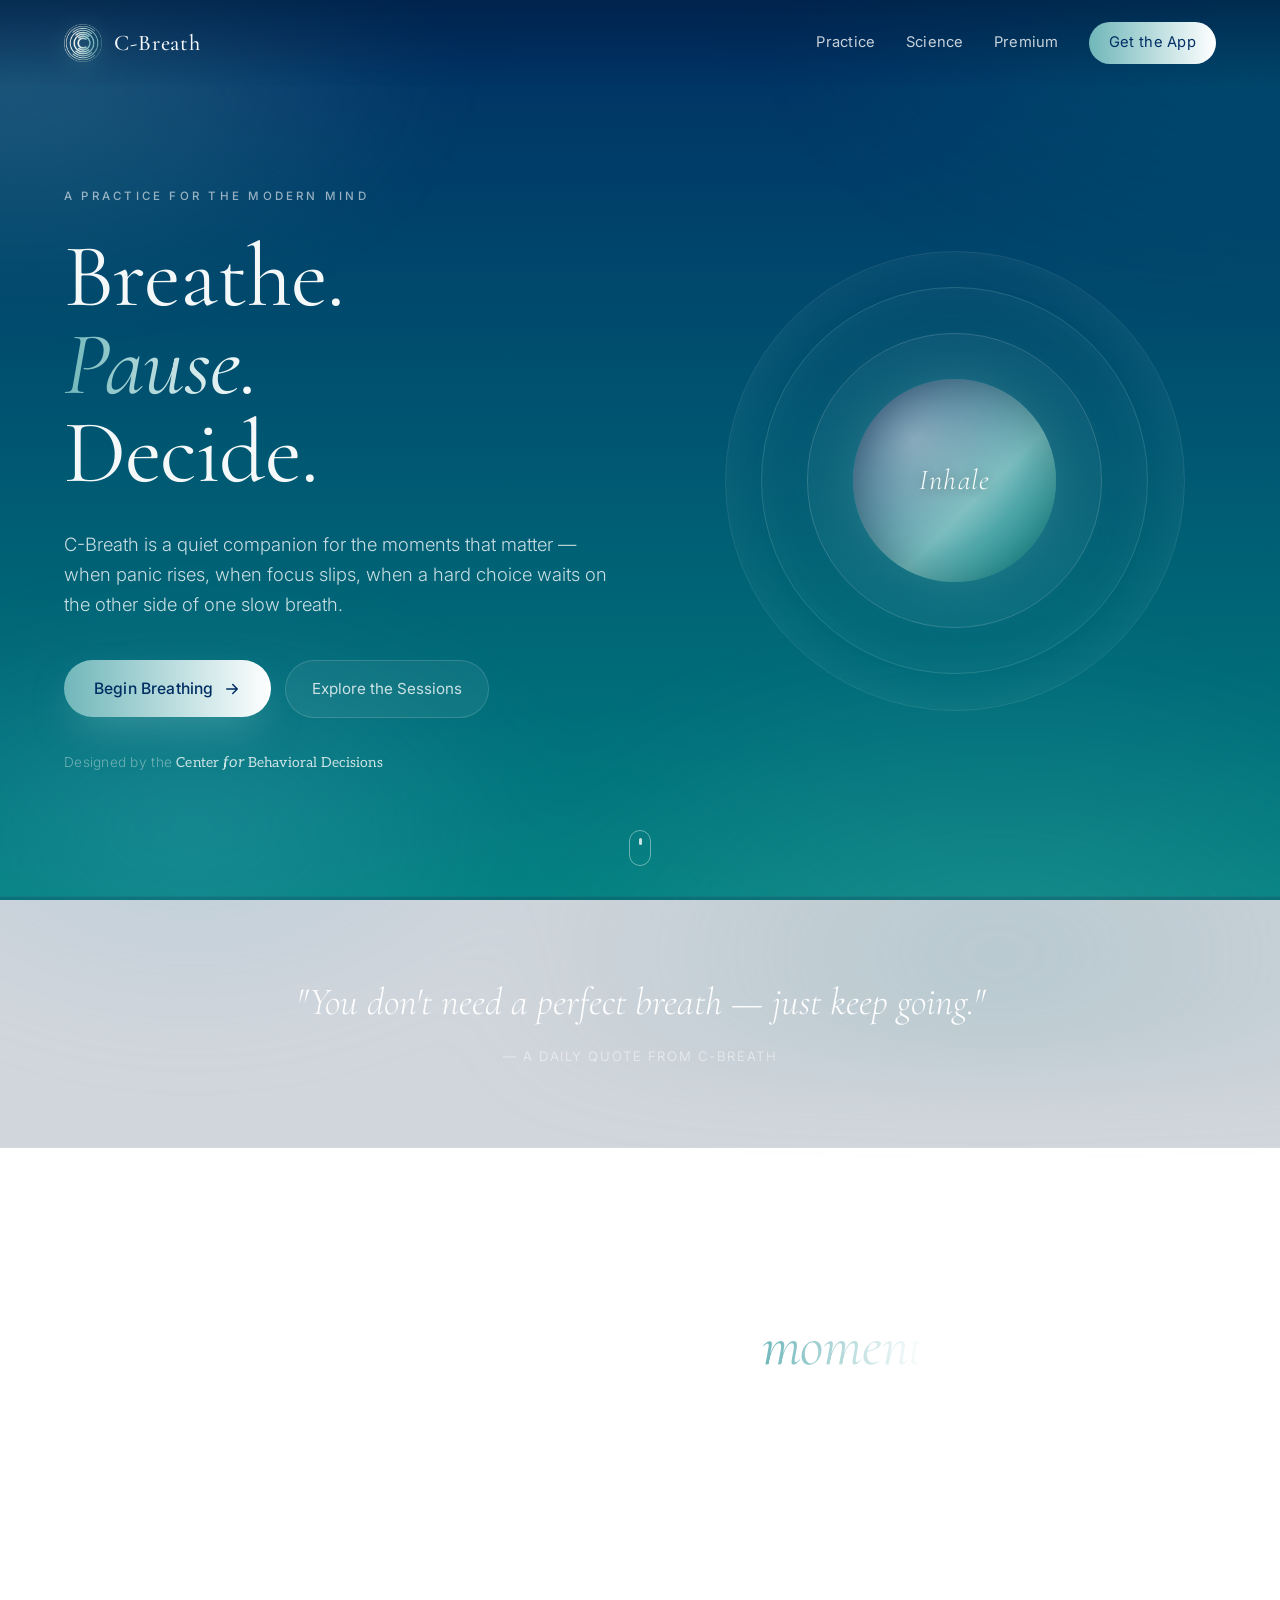
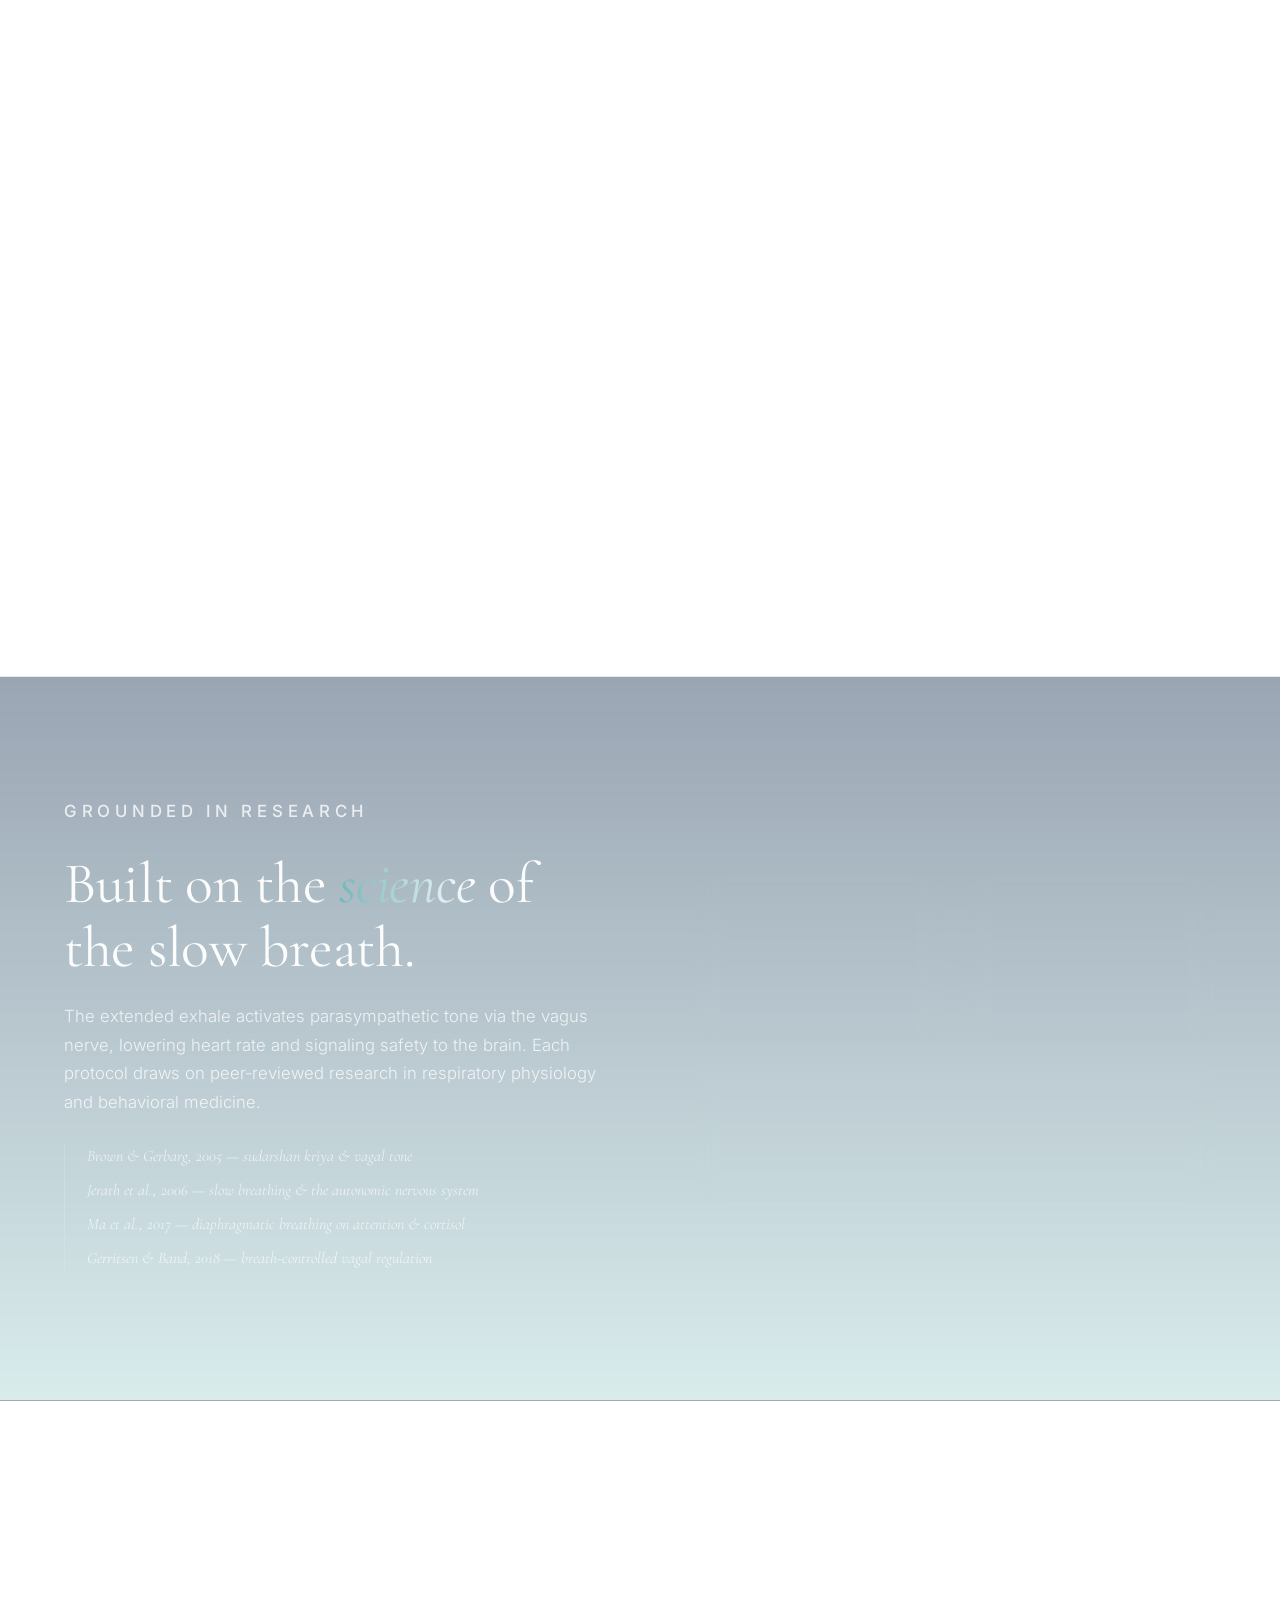
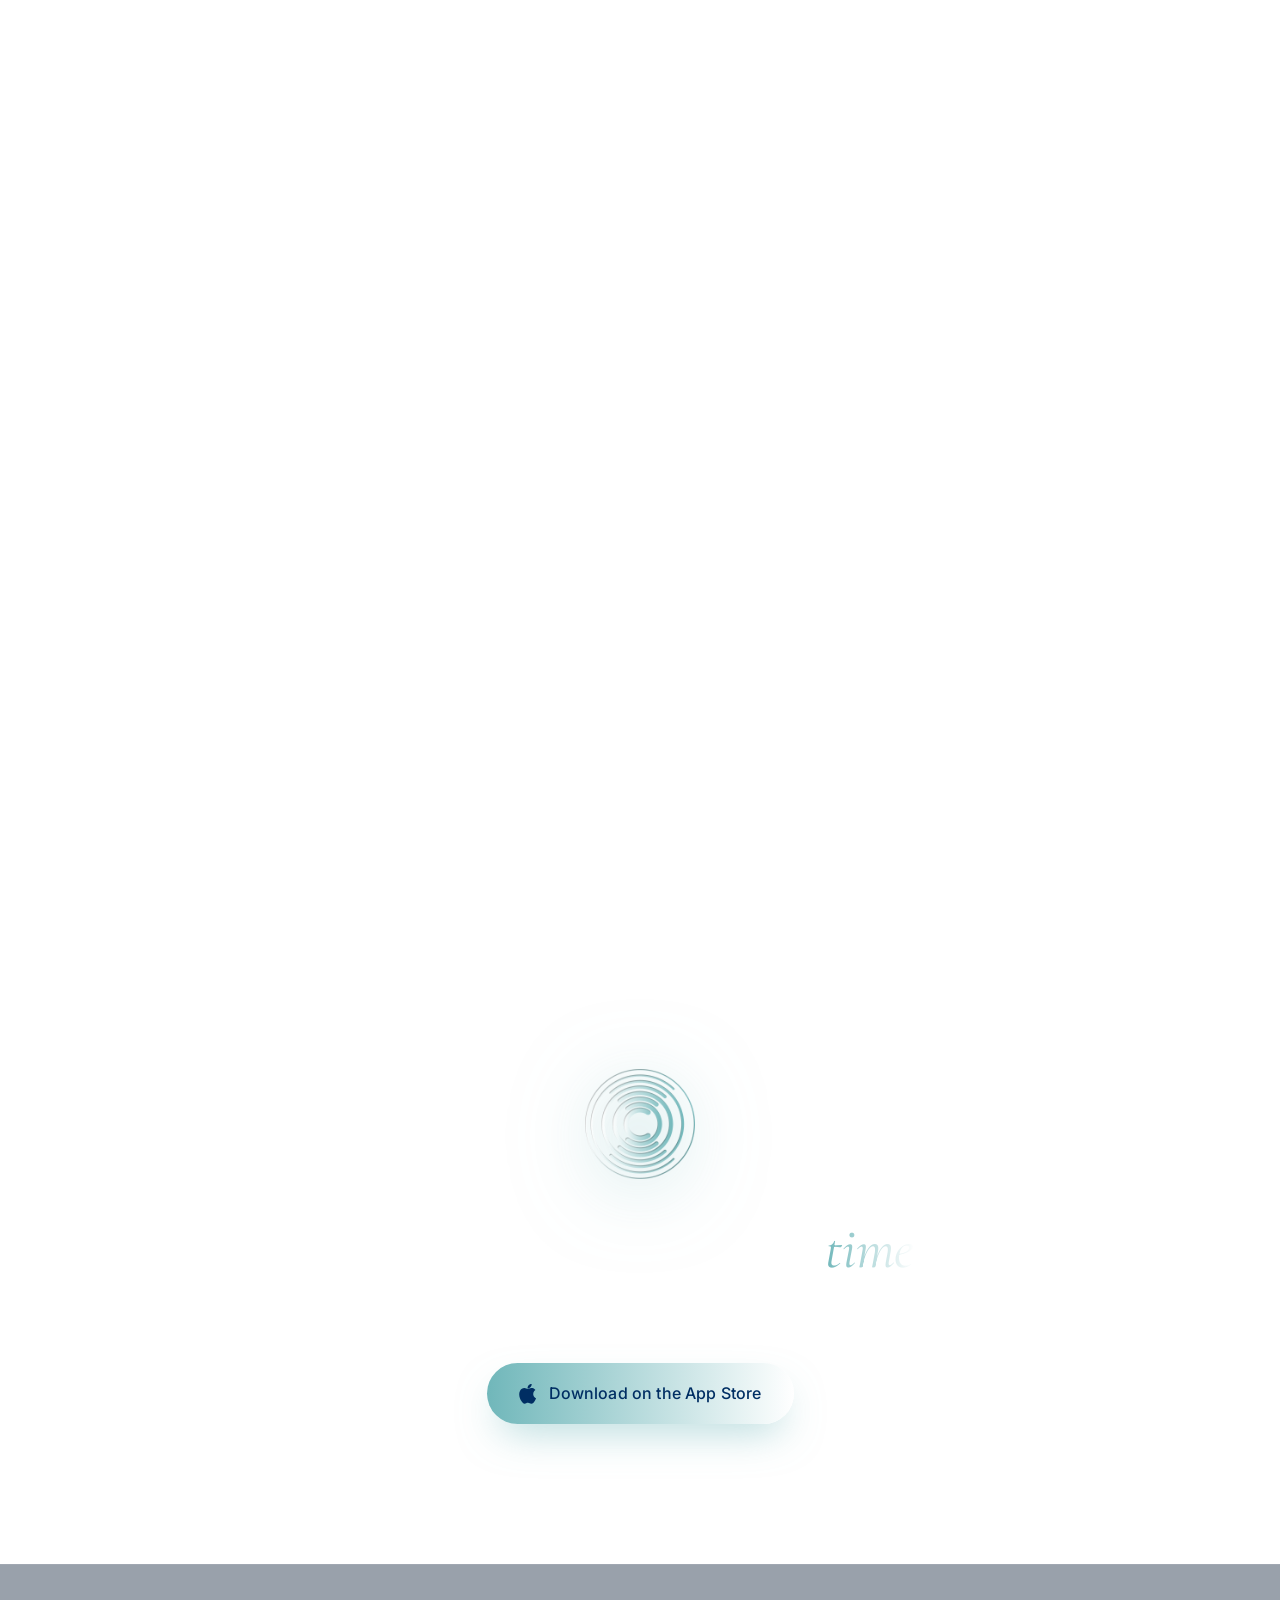
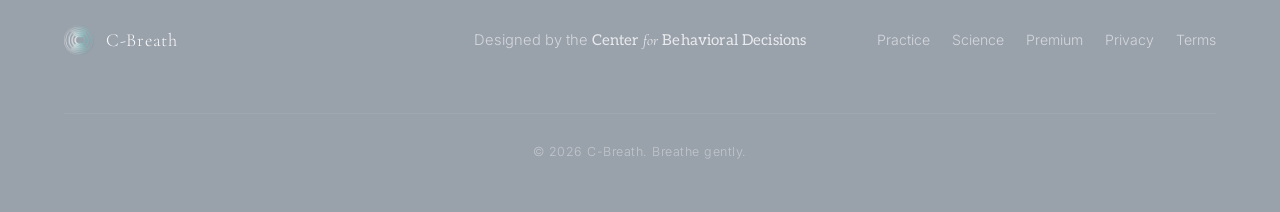
==== index.html @ 0999b032 "Add files via upload" ====
<!DOCTYPE html>
<html lang="en">
<head>
    <meta charset="UTF-8">
    <meta name="viewport" content="width=device-width, initial-scale=1.0">
    <meta name="description" content="C-Breath — guided breathing to calm panic, sharpen focus, and support smarter decisions. Designed by the Center for Behavioral Decisions.">
    <title>C-Breath — Breathe. Pause. Decide.</title>
    <link rel="icon" type="image/png" href="cbicon.png">
    <link rel="preconnect" href="https://fonts.googleapis.com">
    <link rel="preconnect" href="https://fonts.gstatic.com" crossorigin>
    <link href="https://fonts.googleapis.com/css2?family=Aleo:ital,wght@0,400;0,500;1,400&family=Cormorant+Garamond:ital,wght@0,300;0,400;0,500;0,600;1,300;1,400;1,500&family=Inter:wght@300;400;500;600&display=swap" rel="stylesheet">
    <link rel="stylesheet" href="styles.css">
</head>
<body>
    <div class="aurora" aria-hidden="true"></div>

    <header class="site-header">
        <a href="#top" class="logo-link" aria-label="C-Breath home">
            <img src="cbicon.png" alt="" class="logo-mark">
            <span class="logo-text">C-Breath</span>
        </a>
        <nav class="primary-nav" aria-label="Primary">
            <a href="#practice">Practice</a>
            <a href="#science">Science</a>
            <a href="#premium">Premium</a>
            <a href="https://apps.apple.com/ge/app/cbreath-thoughtful-decisions/id6739448135" class="nav-cta" target="_blank" rel="noopener">Get the App</a>
        </nav>
    </header>

    <main id="top">

        <!-- HERO -->
        <section class="hero">
            <div class="hero-inner">
                <div class="hero-copy">
                    <p class="eyebrow">A practice for the modern mind</p>
                    <h1>
                        <span class="line-1">Breathe.</span>
                        <span class="line-2"><em>Pause.</em></span>
                        <span class="line-3">Decide.</span>
                    </h1>
                    <p class="lede">
                        C-Breath is a quiet companion for the moments that matter — when panic rises,
                        when focus slips, when a hard choice waits on the other side of one slow breath.
                    </p>
                    <div class="cta-row">
                        <a href="https://apps.apple.com/ge/app/cbreath-thoughtful-decisions/id6739448135" class="btn-primary" target="_blank" rel="noopener">
                            <span>Begin Breathing</span>
                            <svg viewBox="0 0 24 24" width="18" height="18" aria-hidden="true">
                                <path fill="none" stroke="currentColor" stroke-width="2" stroke-linecap="round" stroke-linejoin="round" d="M5 12h14M13 6l6 6-6 6"/>
                            </svg>
                        </a>
                        <a href="#practice" class="btn-ghost">Explore the Sessions</a>
                    </div>
                    <p class="hero-footnote">Designed by the <span class="cbd-credit">Center <em>for</em> Behavioral Decisions</span></p>
                </div>

                <div class="hero-visual" aria-hidden="true">
                    <div class="breathing-orb" id="breathingOrb">
                        <div class="orb-ring ring-1"></div>
                        <div class="orb-ring ring-2"></div>
                        <div class="orb-ring ring-3"></div>
                        <div class="orb-ring ring-4"></div>
                        <div class="orb-core">
                            <span class="orb-text" id="orbText">Inhale</span>
                        </div>
                    </div>
                </div>
            </div>
            <div class="scroll-cue" aria-hidden="true">
                <span></span>
            </div>
        </section>

        <!-- QUOTE STRIP -->
        <section class="quote-strip" aria-label="Today's quote">
            <blockquote>
                <p>"You don't need a perfect breath — just keep going."</p>
                <cite>— a daily quote from C-Breath</cite>
            </blockquote>
        </section>

        <!-- PRACTICE / CATEGORIES -->
        <section class="practice" id="practice">
            <header class="section-header">
                <p class="eyebrow">Six sessions, one anchor</p>
                <h2>A breath for every <em>moment</em>.</h2>
                <p class="section-lede">
                    Each session uses a clinically-grounded rhythm — extended exhales, balanced holds,
                    deliberate pauses — tuned to a specific need.
                </p>
            </header>

            <div class="card-grid">
                <article class="practice-card" data-color="panic">
                    <div class="card-icon" aria-hidden="true">
                        <svg viewBox="0 0 60 60"><circle cx="30" cy="30" r="14" fill="none" stroke="currentColor" stroke-width="1.5"/><circle cx="30" cy="30" r="22" fill="none" stroke="currentColor" stroke-width="1" opacity="0.6"/><circle cx="30" cy="30" r="6" fill="currentColor"/></svg>
                    </div>
                    <h3>Panic Relief</h3>
                    <p class="rhythm">4 · 4 · 8</p>
                    <p>An extended-exhale technique that gently signals safety to the nervous system. For the moments the storm hits hardest.</p>
                </article>

                <article class="practice-card" data-color="relax">
                    <div class="card-icon" aria-hidden="true">
                        <svg viewBox="0 0 60 60"><path d="M10 30 Q 30 10, 50 30 T 90 30" fill="none" stroke="currentColor" stroke-width="1.5"/><path d="M10 38 Q 30 18, 50 38" fill="none" stroke="currentColor" stroke-width="1" opacity="0.6"/><circle cx="30" cy="30" r="3" fill="currentColor"/></svg>
                    </div>
                    <h3>Relaxation</h3>
                    <p class="rhythm">4 · 4 · 4 · 4</p>
                    <p>A pause button for a busy day. Soft, balanced cycles to release tension from shoulders, jaw, and mind.</p>
                </article>

                <article class="practice-card" data-color="focus">
                    <div class="card-icon" aria-hidden="true">
                        <svg viewBox="0 0 60 60"><circle cx="30" cy="30" r="20" fill="none" stroke="currentColor" stroke-width="1.5"/><line x1="30" y1="14" x2="30" y2="22" stroke="currentColor" stroke-width="1.5"/><line x1="30" y1="38" x2="30" y2="46" stroke="currentColor" stroke-width="1.5"/><line x1="14" y1="30" x2="22" y2="30" stroke="currentColor" stroke-width="1.5"/><line x1="38" y1="30" x2="46" y2="30" stroke="currentColor" stroke-width="1.5"/></svg>
                    </div>
                    <h3>Focus</h3>
                    <p class="rhythm">4 · 3 · 4 · 1</p>
                    <p>Steady alertness without strain. Use before a deep work block, an exam, or a difficult conversation.</p>
                </article>

                <article class="practice-card" data-color="stress">
                    <div class="card-icon" aria-hidden="true">
                        <svg viewBox="0 0 60 60"><rect x="14" y="14" width="32" height="32" fill="none" stroke="currentColor" stroke-width="1.5"/><rect x="22" y="22" width="16" height="16" fill="none" stroke="currentColor" stroke-width="1" opacity="0.6"/></svg>
                    </div>
                    <h3>Reducing Stress</h3>
                    <p class="rhythm">4 · 4 · 4 · 4</p>
                    <p>Classic box breathing. Four equal parts to find balance — a reset for the moments between meetings.</p>
                </article>

                <article class="practice-card" data-color="resilience">
                    <div class="card-icon" aria-hidden="true">
                        <svg viewBox="0 0 60 60"><path d="M30 12 L 46 22 L 46 38 L 30 48 L 14 38 L 14 22 Z" fill="none" stroke="currentColor" stroke-width="1.5"/><path d="M30 20 L 38 25 L 38 35 L 30 40 L 22 35 L 22 25 Z" fill="none" stroke="currentColor" stroke-width="1" opacity="0.6"/></svg>
                    </div>
                    <h3>Resilience</h3>
                    <p class="rhythm">4 · 6 · 6 · 4</p>
                    <p>Composure under pressure. Deliberate pauses that train the body to stay calm when the stakes are real.</p>
                </article>

                <article class="practice-card premium" data-color="insight">
                    <div class="card-icon" aria-hidden="true">
                        <svg viewBox="0 0 60 60"><circle cx="30" cy="30" r="18" fill="none" stroke="currentColor" stroke-width="1.5"/><path d="M30 18 L 30 30 L 38 36" fill="none" stroke="currentColor" stroke-width="1.5" stroke-linecap="round"/></svg>
                    </div>
                    <span class="premium-tag">Premium</span>
                    <h3>Insightful Decisions</h3>
                    <p class="rhythm">4 · 8 · 6 · 2</p>
                    <p>Long holds create space to think. For the choices that deserve a clear head — not a fast answer.</p>
                </article>
            </div>
        </section>

        <!-- SCIENCE -->
        <section class="science" id="science">
            <div class="science-inner">
                <div class="science-copy">
                    <p class="eyebrow">Grounded in research</p>
                    <h2>Built on the <em>science</em> of the slow breath.</h2>
                    <p>
                        The extended exhale activates parasympathetic tone via the vagus nerve, lowering
                        heart rate and signaling safety to the brain. Each protocol draws on peer-reviewed
                        research in respiratory physiology and behavioral medicine.
                    </p>
                    <ul class="citation-list">
                        <li>Brown &amp; Gerbarg, 2005 — sudarshan kriya &amp; vagal tone</li>
                        <li>Jerath et al., 2006 — slow breathing &amp; the autonomic nervous system</li>
                        <li>Ma et al., 2017 — diaphragmatic breathing on attention &amp; cortisol</li>
                        <li>Gerritsen &amp; Band, 2018 — breath-controlled vagal regulation</li>
                    </ul>
                </div>
                <div class="science-visual" aria-hidden="true">
                    <div class="stat-card">
                        <span class="stat-number">8s</span>
                        <span class="stat-label">extended exhale<br>for panic protocol</span>
                    </div>
                    <div class="stat-card">
                        <span class="stat-number">4×</span>
                        <span class="stat-label">box breathing<br>equal counts</span>
                    </div>
                    <div class="stat-card wide">
                        <span class="stat-number">6</span>
                        <span class="stat-label">protocols, each tuned to a specific behavioral outcome</span>
                    </div>
                </div>
            </div>
        </section>

        <!-- PREMIUM -->
        <section class="premium-section" id="premium">
            <div class="premium-card">
                <p class="eyebrow">C-Breath Premium</p>
                <h2>Make smarter decisions <em>with</em> C-Breath Premium.</h2>
                <p>
                    Unlock <em>Insightful Decisions</em> — a long-hold protocol designed for the
                    moments before a hard choice. Plus deeper sessions, the full quote library,
                    and a quiet way to support the work behind the science.
                </p>
                <div class="price-row">
                    <div class="price-tile">
                        <p class="price-label">Monthly</p>
                        <p class="price-value">$1.99</p>
                        <p class="price-unit">per month</p>
                    </div>
                    <div class="price-tile featured">
                        <span class="price-badge">Best value</span>
                        <p class="price-label">Yearly</p>
                        <p class="price-value">$19.99</p>
                        <p class="price-unit">per year</p>
                    </div>
                </div>
                <a href="https://apps.apple.com/ge/app/cbreath-thoughtful-decisions/id6739448135" class="btn-primary" target="_blank" rel="noopener">
                    <span>Try Premium</span>
                    <svg viewBox="0 0 24 24" width="18" height="18" aria-hidden="true">
                        <path fill="none" stroke="currentColor" stroke-width="2" stroke-linecap="round" stroke-linejoin="round" d="M5 12h14M13 6l6 6-6 6"/>
                    </svg>
                </a>
                <p class="fine-print">Prices illustrative. Final pricing shown in-app on the App Store.</p>
            </div>
        </section>

        <!-- DOWNLOAD / FINAL -->
        <section class="download" id="download">
            <div class="download-inner">
                <img src="cbicon.png" alt="" class="download-mark">
                <h2>One slow breath at a <em>time</em>.</h2>
                <p>Available on iPhone and iPad.</p>
                <div class="cta-row">
                    <a href="https://apps.apple.com/ge/app/cbreath-thoughtful-decisions/id6739448135" class="btn-primary appstore" target="_blank" rel="noopener">
                        <svg viewBox="0 0 24 24" width="20" height="20" aria-hidden="true">
                            <path fill="currentColor" d="M17.05 12.04c-.03-3.13 2.55-4.63 2.67-4.71-1.46-2.13-3.72-2.42-4.52-2.45-1.92-.2-3.75 1.13-4.72 1.13-.98 0-2.48-1.1-4.08-1.07-2.1.03-4.04 1.22-5.12 3.1-2.18 3.79-.56 9.39 1.57 12.47 1.04 1.51 2.28 3.2 3.9 3.14 1.57-.06 2.16-1.01 4.06-1.01 1.9 0 2.43 1.01 4.08.98 1.69-.03 2.76-1.53 3.79-3.05 1.2-1.75 1.69-3.45 1.71-3.54-.04-.02-3.28-1.26-3.34-4.99zM13.94 3.69c.87-1.05 1.45-2.51 1.29-3.96-1.25.05-2.76.83-3.65 1.88-.8.93-1.5 2.42-1.31 3.85 1.39.11 2.81-.71 3.67-1.77z"/>
                        </svg>
                        <span>Download on the App Store</span>
                    </a>
                </div>
            </div>
        </section>

    </main>

    <footer class="site-footer">
        <div class="footer-inner">
            <div class="footer-brand">
                <img src="cbicon.png" alt="" class="footer-mark">
                <p>C-Breath</p>
            </div>
            <p class="footer-credit">
                Designed by the <span class="cbd-credit">Center <em>for</em> Behavioral Decisions</span>
            </p>
            <nav class="footer-nav" aria-label="Footer">
                <a href="#practice">Practice</a>
                <a href="#science">Science</a>
                <a href="#premium">Premium</a>
                <a href="privacy.html">Privacy</a>
                <a href="terms.html">Terms</a>
            </nav>
            <p class="footer-meta">&copy; <span id="year"></span> C-Breath. Breathe gently.</p>
        </div>
    </footer>

    <script src="script.js"></script>
</body>
</html>
---- styles.css ----
/* ============================================================
   C-Breath — Landing Page Styles
   Palette mirrors the iOS app:
   #002E63 primaryDark  →  #008080 primaryTeal  (background)
   #70B7BA buttonStart  →  #fff               (CTA gradient)
   Typography: Cormorant Garamond (Palatino-substitute) + Inter
   ============================================================ */

:root {
    --primary-dark: #002E63;
    --primary-teal: #008080;
    --button-start: #70B7BA;
    --sky-top: #87CEEB;
    --sky-bottom: #F0FFFF;
    --surface-light: #F5F5F5;
    --text-bright: rgba(255, 255, 255, 0.96);
    --text-soft:   rgba(255, 255, 255, 0.78);
    --text-mute:   rgba(255, 255, 255, 0.58);
    --text-faint:  rgba(255, 255, 255, 0.40);
    --glass:       rgba(255, 255, 255, 0.06);
    --glass-strong: rgba(255, 255, 255, 0.10);
    --glass-border: rgba(255, 255, 255, 0.14);
    --shadow-deep: 0 30px 80px -20px rgba(0, 0, 0, 0.6);
    --serif: "Cormorant Garamond", "Palatino", "Palatino Linotype", Georgia, serif;
    --sans: "Inter", -apple-system, BlinkMacSystemFont, "Segoe UI", sans-serif;
    --ease-soft: cubic-bezier(0.22, 0.61, 0.36, 1);
}

* { box-sizing: border-box; margin: 0; padding: 0; }

html { scroll-behavior: smooth; }

body {
    font-family: var(--sans);
    font-weight: 300;
    color: var(--text-bright);
    line-height: 1.6;
    background: linear-gradient(180deg, var(--primary-dark) 0%, var(--primary-teal) 100%);
    background-attachment: fixed;
    min-height: 100vh;
    overflow-x: hidden;
    -webkit-font-smoothing: antialiased;
    -moz-osx-font-smoothing: grayscale;
}

/* ============================================================
   AURORA — soft animated glow layer behind everything
   ============================================================ */
.aurora {
    position: fixed;
    inset: -20%;
    z-index: -1;
    pointer-events: none;
    background:
        radial-gradient(40% 30% at 15% 20%, rgba(112, 183, 186, 0.28), transparent 60%),
        radial-gradient(45% 35% at 85% 15%, rgba(0, 128, 128, 0.32), transparent 60%),
        radial-gradient(50% 40% at 70% 90%, rgba(112, 183, 186, 0.22), transparent 60%),
        radial-gradient(35% 30% at 25% 80%, rgba(135, 206, 235, 0.18), transparent 60%);
    filter: blur(40px);
    animation: aurora-drift 22s ease-in-out infinite alternate;
}

@keyframes aurora-drift {
    0%   { transform: translate(0, 0) scale(1); }
    50%  { transform: translate(2%, -2%) scale(1.04); }
    100% { transform: translate(-2%, 2%) scale(1); }
}

/* ============================================================
   HEADER / NAV
   ============================================================ */
.site-header {
    position: sticky;
    top: 0;
    z-index: 50;
    display: flex;
    align-items: center;
    justify-content: space-between;
    padding: 22px max(28px, 5vw);
    background: linear-gradient(180deg, rgba(0, 30, 65, 0.65), rgba(0, 30, 65, 0));
    backdrop-filter: blur(14px);
    -webkit-backdrop-filter: blur(14px);
}

.logo-link {
    display: flex;
    align-items: center;
    gap: 12px;
    text-decoration: none;
    color: var(--text-bright);
}

.logo-mark {
    width: 38px;
    height: 38px;
    filter: drop-shadow(0 4px 12px rgba(112, 183, 186, 0.45));
}

.logo-text {
    font-family: var(--serif);
    font-size: 1.4rem;
    font-weight: 500;
    letter-spacing: 0.04em;
}

.primary-nav {
    display: flex;
    align-items: center;
    gap: 30px;
}

.primary-nav a {
    color: var(--text-soft);
    text-decoration: none;
    font-size: 0.92rem;
    font-weight: 400;
    letter-spacing: 0.02em;
    transition: color 0.25s var(--ease-soft);
}

.primary-nav a:hover { color: var(--text-bright); }

.nav-cta {
    padding: 9px 20px;
    border-radius: 999px;
    background: linear-gradient(90deg, var(--button-start), #ffffff);
    color: var(--primary-dark) !important;
    font-weight: 500;
    transition: transform 0.25s var(--ease-soft), box-shadow 0.25s var(--ease-soft);
}

.nav-cta:hover {
    transform: translateY(-1px);
    box-shadow: 0 10px 30px -8px rgba(112, 183, 186, 0.6);
}

/* ============================================================
   HERO
   ============================================================ */
.hero {
    position: relative;
    min-height: calc(100vh - 90px);
    display: flex;
    align-items: center;
    padding: 60px max(28px, 5vw) 80px;
}

.hero-inner {
    width: 100%;
    max-width: 1280px;
    margin: 0 auto;
    display: grid;
    grid-template-columns: 1.05fr 1fr;
    gap: 80px;
    align-items: center;
}

.eyebrow {
    text-transform: uppercase;
    letter-spacing: 0.28em;
    font-size: 0.72rem;
    font-weight: 500;
    color: var(--text-mute);
    margin-bottom: 28px;
}

.hero h1 {
    font-family: var(--serif);
    font-weight: 400;
    font-size: clamp(3.4rem, 7vw, 6.4rem);
    line-height: 0.98;
    letter-spacing: -0.01em;
    margin-bottom: 32px;
}

.hero h1 .line-1,
.hero h1 .line-2,
.hero h1 .line-3 {
    display: block;
    opacity: 0;
    transform: translateY(20px);
    animation: rise 1.1s var(--ease-soft) forwards;
}
.hero h1 .line-1 { animation-delay: 0.15s; }
.hero h1 .line-2 { animation-delay: 0.40s; }
.hero h1 .line-3 { animation-delay: 0.65s; }

.hero h1 em {
    font-style: italic;
    background: linear-gradient(90deg, var(--button-start), #ffffff);
    -webkit-background-clip: text;
    background-clip: text;
    -webkit-text-fill-color: transparent;
}

@keyframes rise {
    to { opacity: 1; transform: translateY(0); }
}

.lede {
    font-size: 1.15rem;
    line-height: 1.65;
    color: var(--text-soft);
    max-width: 32em;
    margin-bottom: 40px;
    opacity: 0;
    animation: rise 1.1s var(--ease-soft) 0.85s forwards;
}

.cta-row {
    display: flex;
    flex-wrap: wrap;
    gap: 14px;
    align-items: center;
    opacity: 0;
    animation: rise 1.1s var(--ease-soft) 1.05s forwards;
}

.btn-primary {
    display: inline-flex;
    align-items: center;
    gap: 10px;
    padding: 16px 30px;
    border-radius: 999px;
    background: linear-gradient(90deg, var(--button-start), #ffffff);
    color: var(--primary-dark);
    font-weight: 500;
    font-size: 0.98rem;
    letter-spacing: 0.01em;
    text-decoration: none;
    box-shadow: 0 18px 40px -12px rgba(112, 183, 186, 0.55);
    transition: transform 0.3s var(--ease-soft), box-shadow 0.3s var(--ease-soft);
}

.btn-primary:hover {
    transform: translateY(-2px);
    box-shadow: 0 22px 50px -10px rgba(112, 183, 186, 0.7);
}

.btn-primary svg { transition: transform 0.3s var(--ease-soft); }
.btn-primary:hover svg { transform: translateX(4px); }

.btn-ghost {
    display: inline-flex;
    align-items: center;
    padding: 16px 26px;
    border-radius: 999px;
    border: 1px solid var(--glass-border);
    color: var(--text-soft);
    background: var(--glass);
    text-decoration: none;
    font-weight: 400;
    font-size: 0.95rem;
    transition: all 0.25s var(--ease-soft);
}

.btn-ghost:hover {
    color: var(--text-bright);
    background: var(--glass-strong);
    border-color: rgba(255, 255, 255, 0.25);
}

.hero-footnote {
    margin-top: 32px;
    color: var(--text-faint);
    font-size: 0.85rem;
    letter-spacing: 0.02em;
    opacity: 0;
    animation: rise 1.1s var(--ease-soft) 1.25s forwards;
}

.hero-footnote em { font-family: var(--serif); font-style: italic; font-size: 0.95rem; }

/* "Center for Behavioral Decisions" — mirrors the iOS LaunchView:
   Aleo for the full phrase, italic only on "for". */
.cbd-credit {
    font-family: "Aleo", "Palatino", Georgia, serif;
    font-style: normal;
    font-weight: 400;
    font-size: 1.02em;
    color: var(--text-soft);
    letter-spacing: 0.01em;
}

.cbd-credit em {
    font-family: "Aleo", "Palatino", Georgia, serif;
    font-style: italic;
    font-weight: 400;
}

/* ============================================================
   BREATHING ORB — animated centerpiece
   ============================================================ */
.hero-visual {
    display: flex;
    justify-content: center;
    align-items: center;
    position: relative;
}

.breathing-orb {
    position: relative;
    width: min(460px, 90vw);
    aspect-ratio: 1;
    display: flex;
    align-items: center;
    justify-content: center;
}

.orb-ring {
    position: absolute;
    border-radius: 50%;
    border: 1px solid rgba(255, 255, 255, 0.18);
    box-shadow: inset 0 0 60px rgba(112, 183, 186, 0.15);
    animation: breathe 16s ease-in-out infinite;
}

.ring-1 { inset: 0;                      border-color: rgba(255, 255, 255, 0.10); animation-delay: 0s; }
.ring-2 { inset: 8%;                     border-color: rgba(112, 183, 186, 0.30); animation-delay: 0.4s; }
.ring-3 { inset: 18%;                    border-color: rgba(255, 255, 255, 0.18); animation-delay: 0.8s; }
.ring-4 { inset: 28%;                    border-color: rgba(112, 183, 186, 0.40); animation-delay: 1.2s; }

@keyframes breathe {
    0%, 100% { transform: scale(0.92); opacity: 0.65; }
    25%      { transform: scale(1.04); opacity: 1;    }
    50%      { transform: scale(1.04); opacity: 1;    }
    75%      { transform: scale(0.92); opacity: 0.65; }
}

.orb-core {
    position: relative;
    width: 44%;
    aspect-ratio: 1;
    border-radius: 50%;
    background:
        radial-gradient(circle at 30% 30%, rgba(255, 255, 255, 0.4), transparent 60%),
        linear-gradient(135deg, var(--primary-dark) 0%, var(--button-start) 60%, var(--primary-teal) 100%);
    box-shadow:
        0 0 80px rgba(112, 183, 186, 0.5),
        inset 0 0 40px rgba(0, 0, 0, 0.2);
    display: flex;
    align-items: center;
    justify-content: center;
    animation: breathe-core 16s ease-in-out infinite;
}

@keyframes breathe-core {
    0%, 100% { transform: scale(0.88); }
    25%      { transform: scale(1.02); }
    50%      { transform: scale(1.02); }
    75%      { transform: scale(0.88); }
}

.orb-text {
    font-family: var(--serif);
    font-style: italic;
    font-size: clamp(1.3rem, 2.4vw, 1.8rem);
    color: var(--text-bright);
    letter-spacing: 0.04em;
    text-shadow: 0 2px 12px rgba(0, 0, 0, 0.4);
    transition: opacity 0.5s var(--ease-soft);
}

.scroll-cue {
    position: absolute;
    bottom: 30px;
    left: 50%;
    transform: translateX(-50%);
    width: 22px;
    height: 36px;
    border: 1px solid var(--text-faint);
    border-radius: 14px;
    display: flex;
    justify-content: center;
    padding-top: 7px;
}

.scroll-cue span {
    width: 3px;
    height: 7px;
    border-radius: 2px;
    background: var(--text-soft);
    animation: scroll-bob 1.6s ease-in-out infinite;
}

@keyframes scroll-bob {
    0%, 100% { transform: translateY(0); opacity: 0.4; }
    50%      { transform: translateY(8px); opacity: 1; }
}

/* ============================================================
   QUOTE STRIP
   ============================================================ */
.quote-strip {
    padding: 80px max(28px, 5vw);
    text-align: center;
    border-top: 1px solid rgba(255, 255, 255, 0.06);
    border-bottom: 1px solid rgba(255, 255, 255, 0.06);
    background: rgba(0, 30, 65, 0.18);
}

.quote-strip blockquote {
    max-width: 760px;
    margin: 0 auto;
}

.quote-strip p {
    font-family: var(--serif);
    font-style: italic;
    font-weight: 300;
    font-size: clamp(1.6rem, 3.2vw, 2.4rem);
    line-height: 1.35;
    color: var(--text-bright);
    margin-bottom: 18px;
}

.quote-strip cite {
    display: block;
    font-style: normal;
    font-size: 0.82rem;
    color: var(--text-mute);
    letter-spacing: 0.12em;
    text-transform: uppercase;
}

/* ============================================================
   SECTIONS — shared
   ============================================================ */
.section-header {
    max-width: 760px;
    margin: 0 auto 60px;
    text-align: center;
}

.section-header h2,
.science h2,
.premium-card h2,
.download h2 {
    font-family: var(--serif);
    font-weight: 400;
    font-size: clamp(2.2rem, 4.8vw, 3.6rem);
    line-height: 1.1;
    letter-spacing: -0.005em;
    margin-bottom: 22px;
}

.section-header h2 em,
.science h2 em,
.premium-card h2 em,
.download h2 em {
    font-style: italic;
    background: linear-gradient(90deg, var(--button-start), #ffffff);
    -webkit-background-clip: text;
    background-clip: text;
    -webkit-text-fill-color: transparent;
}

.section-lede {
    font-size: 1.05rem;
    color: var(--text-soft);
    line-height: 1.65;
}

/* ============================================================
   PRACTICE GRID
   ============================================================ */
.practice {
    padding: 120px max(28px, 5vw);
    max-width: 1280px;
    margin: 0 auto;
}

.card-grid {
    display: grid;
    grid-template-columns: repeat(auto-fit, minmax(280px, 1fr));
    gap: 22px;
}

.practice-card {
    position: relative;
    padding: 36px 30px 34px;
    border-radius: 22px;
    background: linear-gradient(180deg, var(--glass-strong), var(--glass));
    border: 1px solid var(--glass-border);
    backdrop-filter: blur(12px);
    -webkit-backdrop-filter: blur(12px);
    transition: transform 0.4s var(--ease-soft), border-color 0.4s var(--ease-soft), box-shadow 0.4s var(--ease-soft);
    overflow: hidden;
}

.practice-card::before {
    content: "";
    position: absolute;
    inset: -1px;
    border-radius: inherit;
    background: linear-gradient(135deg, transparent 40%, rgba(112, 183, 186, 0.25), transparent 70%);
    opacity: 0;
    transition: opacity 0.4s var(--ease-soft);
    pointer-events: none;
}

.practice-card:hover {
    transform: translateY(-6px);
    border-color: rgba(255, 255, 255, 0.25);
    box-shadow: 0 30px 60px -25px rgba(0, 0, 0, 0.5);
}

.practice-card:hover::before { opacity: 1; }

.card-icon {
    width: 54px;
    height: 54px;
    margin-bottom: 24px;
    color: var(--button-start);
    opacity: 0.9;
}

.card-icon svg { width: 100%; height: 100%; }

.practice-card h3 {
    font-family: var(--serif);
    font-weight: 500;
    font-size: 1.6rem;
    margin-bottom: 6px;
    color: var(--text-bright);
}

.rhythm {
    font-family: var(--sans);
    font-size: 0.78rem;
    letter-spacing: 0.24em;
    color: var(--button-start);
    margin-bottom: 14px;
    text-transform: uppercase;
    font-weight: 500;
}

.practice-card p {
    color: var(--text-soft);
    font-size: 0.96rem;
    line-height: 1.6;
}

.premium-tag {
    position: absolute;
    top: 22px;
    right: 22px;
    font-size: 0.66rem;
    letter-spacing: 0.18em;
    text-transform: uppercase;
    padding: 5px 10px;
    border-radius: 999px;
    background: linear-gradient(90deg, var(--button-start), #ffffff);
    color: var(--primary-dark);
    font-weight: 600;
}

/* color accents per card */
.practice-card[data-color="panic"]      .card-icon { color: #ff9aa2; }
.practice-card[data-color="relax"]      .card-icon { color: #a5e8d8; }
.practice-card[data-color="focus"]      .card-icon { color: #a3c4ff; }
.practice-card[data-color="stress"]     .card-icon { color: var(--button-start); }
.practice-card[data-color="resilience"] .card-icon { color: #ffcf99; }
.practice-card[data-color="insight"]    .card-icon { color: #c9b3ff; }

/* ============================================================
   SCIENCE
   ============================================================ */
.science {
    padding: 120px max(28px, 5vw);
    background: linear-gradient(180deg, rgba(0, 30, 65, 0.4), rgba(0, 128, 128, 0.15));
    border-top: 1px solid rgba(255, 255, 255, 0.06);
    border-bottom: 1px solid rgba(255, 255, 255, 0.06);
}

.science-inner {
    max-width: 1180px;
    margin: 0 auto;
    display: grid;
    grid-template-columns: 1.05fr 1fr;
    gap: 80px;
    align-items: center;
}

.science-copy p {
    font-size: 1.05rem;
    color: var(--text-soft);
    margin-bottom: 28px;
    line-height: 1.7;
}

.citation-list {
    list-style: none;
    border-left: 1px solid var(--glass-border);
    padding-left: 22px;
}

.citation-list li {
    font-family: var(--serif);
    font-style: italic;
    font-size: 1rem;
    color: var(--text-soft);
    margin-bottom: 10px;
    line-height: 1.5;
}

.science-visual {
    display: grid;
    grid-template-columns: 1fr 1fr;
    gap: 18px;
}

.stat-card {
    padding: 32px 26px;
    border-radius: 20px;
    background: linear-gradient(160deg, var(--glass-strong), var(--glass));
    border: 1px solid var(--glass-border);
    backdrop-filter: blur(12px);
    -webkit-backdrop-filter: blur(12px);
}

.stat-card.wide { grid-column: span 2; }

.stat-number {
    display: block;
    font-family: var(--serif);
    font-weight: 400;
    font-size: 3rem;
    line-height: 1;
    background: linear-gradient(90deg, var(--button-start), #ffffff);
    -webkit-background-clip: text;
    background-clip: text;
    -webkit-text-fill-color: transparent;
    margin-bottom: 8px;
}

.stat-label {
    display: block;
    font-size: 0.92rem;
    color: var(--text-soft);
    line-height: 1.45;
}

/* ============================================================
   PREMIUM
   ============================================================ */
.premium-section {
    padding: 120px max(28px, 5vw);
}

.premium-card {
    max-width: 880px;
    margin: 0 auto;
    padding: clamp(40px, 6vw, 72px);
    border-radius: 32px;
    background:
        radial-gradient(120% 80% at 80% -10%, rgba(112, 183, 186, 0.25), transparent 60%),
        linear-gradient(160deg, var(--glass-strong), var(--glass));
    border: 1px solid var(--glass-border);
    backdrop-filter: blur(20px);
    -webkit-backdrop-filter: blur(20px);
    text-align: center;
    box-shadow: var(--shadow-deep);
}

.premium-card .eyebrow { margin-bottom: 22px; }

.premium-card p {
    font-size: 1.06rem;
    color: var(--text-soft);
    line-height: 1.65;
    max-width: 38em;
    margin: 0 auto 40px;
}

.premium-card p em { font-family: var(--serif); font-style: italic; }

.price-row {
    display: grid;
    grid-template-columns: 1fr 1fr;
    gap: 16px;
    max-width: 520px;
    margin: 0 auto 36px;
}

.price-tile {
    position: relative;
    padding: 26px 20px;
    border-radius: 20px;
    background: rgba(255, 255, 255, 0.06);
    border: 1px solid var(--glass-border);
    text-align: center;
}

.price-tile.featured {
    background: linear-gradient(160deg, rgba(112, 183, 186, 0.18), rgba(255, 255, 255, 0.08));
    border-color: rgba(112, 183, 186, 0.5);
    box-shadow: 0 16px 40px -16px rgba(112, 183, 186, 0.5);
}

.price-badge {
    position: absolute;
    top: -10px;
    left: 50%;
    transform: translateX(-50%);
    font-size: 0.66rem;
    letter-spacing: 0.16em;
    text-transform: uppercase;
    padding: 4px 10px;
    border-radius: 999px;
    background: linear-gradient(90deg, var(--button-start), #ffffff);
    color: var(--primary-dark);
    font-weight: 600;
}

.price-label {
    font-size: 0.78rem;
    color: var(--text-mute);
    text-transform: uppercase;
    letter-spacing: 0.16em;
    margin-bottom: 8px;
}

.price-value {
    font-family: var(--serif);
    font-size: 2.4rem;
    color: var(--text-bright);
    margin-bottom: 2px;
    line-height: 1;
}

.price-unit {
    font-size: 0.82rem;
    color: var(--text-mute);
}

.premium-card .cta-row { justify-content: center; }

.fine-print {
    margin-top: 22px;
    font-size: 0.78rem;
    color: var(--text-faint);
    letter-spacing: 0.02em;
}

/* ============================================================
   DOWNLOAD
   ============================================================ */
.download {
    padding: 140px max(28px, 5vw);
    text-align: center;
}

.download-inner {
    max-width: 620px;
    margin: 0 auto;
}

.download-mark {
    width: 110px;
    height: 110px;
    margin-bottom: 32px;
    filter: drop-shadow(0 12px 40px rgba(112, 183, 186, 0.55));
    animation: pulse-soft 6s ease-in-out infinite;
}

@keyframes pulse-soft {
    0%, 100% { transform: scale(1);    opacity: 0.92; }
    50%      { transform: scale(1.05); opacity: 1;    }
}

.download p {
    color: var(--text-soft);
    margin-bottom: 32px;
    font-size: 1.05rem;
}

.download .cta-row { justify-content: center; }

.btn-primary.appstore {
    padding: 18px 32px;
    font-size: 1rem;
}

/* ============================================================
   FOOTER
   ============================================================ */
.site-footer {
    padding: 60px max(28px, 5vw) 50px;
    border-top: 1px solid rgba(255, 255, 255, 0.08);
    background: rgba(0, 20, 45, 0.4);
}

.footer-inner {
    max-width: 1180px;
    margin: 0 auto;
    display: grid;
    grid-template-columns: 1fr auto 1fr;
    align-items: center;
    gap: 30px;
}

.footer-brand {
    display: flex;
    align-items: center;
    gap: 12px;
}

.footer-mark { width: 30px; height: 30px; }

.footer-brand p {
    font-family: var(--serif);
    font-size: 1.15rem;
    color: var(--text-bright);
    letter-spacing: 0.04em;
}

.footer-credit {
    font-size: 0.92rem;
    color: var(--text-mute);
    text-align: center;
}

.footer-credit em { font-family: var(--serif); font-style: italic; color: var(--text-soft); }

.footer-nav {
    display: flex;
    justify-content: flex-end;
    gap: 22px;
    flex-wrap: wrap;
}

.footer-nav a {
    color: var(--text-mute);
    text-decoration: none;
    font-size: 0.88rem;
    transition: color 0.25s var(--ease-soft);
}

.footer-nav a:hover { color: var(--text-bright); }

.footer-meta {
    grid-column: 1 / -1;
    text-align: center;
    margin-top: 28px;
    padding-top: 28px;
    border-top: 1px solid rgba(255, 255, 255, 0.06);
    font-size: 0.78rem;
    color: var(--text-faint);
    letter-spacing: 0.04em;
}

/* ============================================================
   RESPONSIVE
   ============================================================ */
@media (max-width: 960px) {
    .hero-inner { grid-template-columns: 1fr; gap: 60px; text-align: left; }
    .hero-visual { order: -1; }
    .breathing-orb { width: min(360px, 80vw); }

    .science-inner { grid-template-columns: 1fr; gap: 50px; }

    .footer-inner { grid-template-columns: 1fr; text-align: center; }
    .footer-brand, .footer-nav { justify-content: center; }

    .primary-nav { gap: 18px; }
    .primary-nav a:not(.nav-cta) { display: none; }
}

@media (max-width: 600px) {
    .site-header { padding: 16px 22px; }
    .practice, .science, .premium-section, .download { padding-left: 22px; padding-right: 22px; }
    .practice, .science, .premium-section { padding-top: 80px; padding-bottom: 80px; }
    .download { padding-top: 100px; padding-bottom: 100px; }
    .price-row { grid-template-columns: 1fr; }
    .cta-row { flex-direction: column; align-items: stretch; }
    .btn-primary, .btn-ghost { justify-content: center; }
}

/* ============================================================
   LEGAL PAGES (privacy.html, terms.html)
   ============================================================ */
.legal-page {
    padding: 80px max(28px, 5vw) 120px;
}

.legal-page .legal-inner {
    max-width: 780px;
    margin: 0 auto;
}

.legal-page .legal-back {
    display: inline-flex;
    align-items: center;
    gap: 8px;
    color: var(--text-mute);
    text-decoration: none;
    font-size: 0.88rem;
    margin-bottom: 36px;
    transition: color 0.25s var(--ease-soft);
}

.legal-page .legal-back:hover { color: var(--text-bright); }

.legal-page h1 {
    font-family: var(--serif);
    font-weight: 400;
    font-size: clamp(2.4rem, 5vw, 3.6rem);
    line-height: 1.1;
    margin-bottom: 14px;
}

.legal-page h1 em {
    font-style: italic;
    background: linear-gradient(90deg, var(--button-start), #ffffff);
    -webkit-background-clip: text;
    background-clip: text;
    -webkit-text-fill-color: transparent;
}

.legal-page .updated {
    font-size: 0.82rem;
    color: var(--text-mute);
    letter-spacing: 0.14em;
    text-transform: uppercase;
    margin-bottom: 48px;
}

.legal-page h2 {
    font-family: var(--serif);
    font-weight: 500;
    font-size: 1.5rem;
    color: var(--text-bright);
    margin: 44px 0 14px;
    letter-spacing: 0.005em;
}

.legal-page p,
.legal-page li {
    color: var(--text-soft);
    font-size: 1rem;
    line-height: 1.75;
    margin-bottom: 14px;
}

.legal-page ul {
    list-style: none;
    padding-left: 0;
    margin-bottom: 14px;
}

.legal-page ul li {
    padding-left: 22px;
    position: relative;
}

.legal-page ul li::before {
    content: "";
    position: absolute;
    left: 0;
    top: 0.8em;
    width: 8px;
    height: 1px;
    background: var(--button-start);
}

.legal-page a {
    color: var(--button-start);
    text-decoration: none;
    border-bottom: 1px solid rgba(112, 183, 186, 0.4);
    transition: border-color 0.25s var(--ease-soft), color 0.25s var(--ease-soft);
}

.legal-page a:hover {
    color: #ffffff;
    border-color: #ffffff;
}

.legal-page strong {
    color: var(--text-bright);
    font-weight: 500;
}

/* ============================================================
   REVEAL-ON-SCROLL
   ============================================================ */
.practice-card,
.stat-card,
.section-header,
.science-copy,
.premium-card,
.download-inner {
    opacity: 0;
    transform: translateY(28px);
    transition: opacity 0.9s var(--ease-soft), transform 0.9s var(--ease-soft);
}

.practice-card.in-view,
.stat-card.in-view,
.section-header.in-view,
.science-copy.in-view,
.premium-card.in-view,
.download-inner.in-view {
    opacity: 1;
    transform: translateY(0);
}

.card-grid .practice-card:nth-child(1).in-view { transition-delay: 0.05s; }
.card-grid .practice-card:nth-child(2).in-view { transition-delay: 0.12s; }
.card-grid .practice-card:nth-child(3).in-view { transition-delay: 0.19s; }
.card-grid .practice-card:nth-child(4).in-view { transition-delay: 0.26s; }
.card-grid .practice-card:nth-child(5).in-view { transition-delay: 0.33s; }
.card-grid .practice-card:nth-child(6).in-view { transition-delay: 0.40s; }

@media (prefers-reduced-motion: reduce) {
    *, *::before, *::after {
        animation-duration: 0.001ms !important;
        transition-duration: 0.001ms !important;
    }
    .orb-ring, .orb-core { animation: none !important; }
    .practice-card, .stat-card, .section-header,
    .science-copy, .premium-card, .download-inner {
        opacity: 1; transform: none;
    }
}
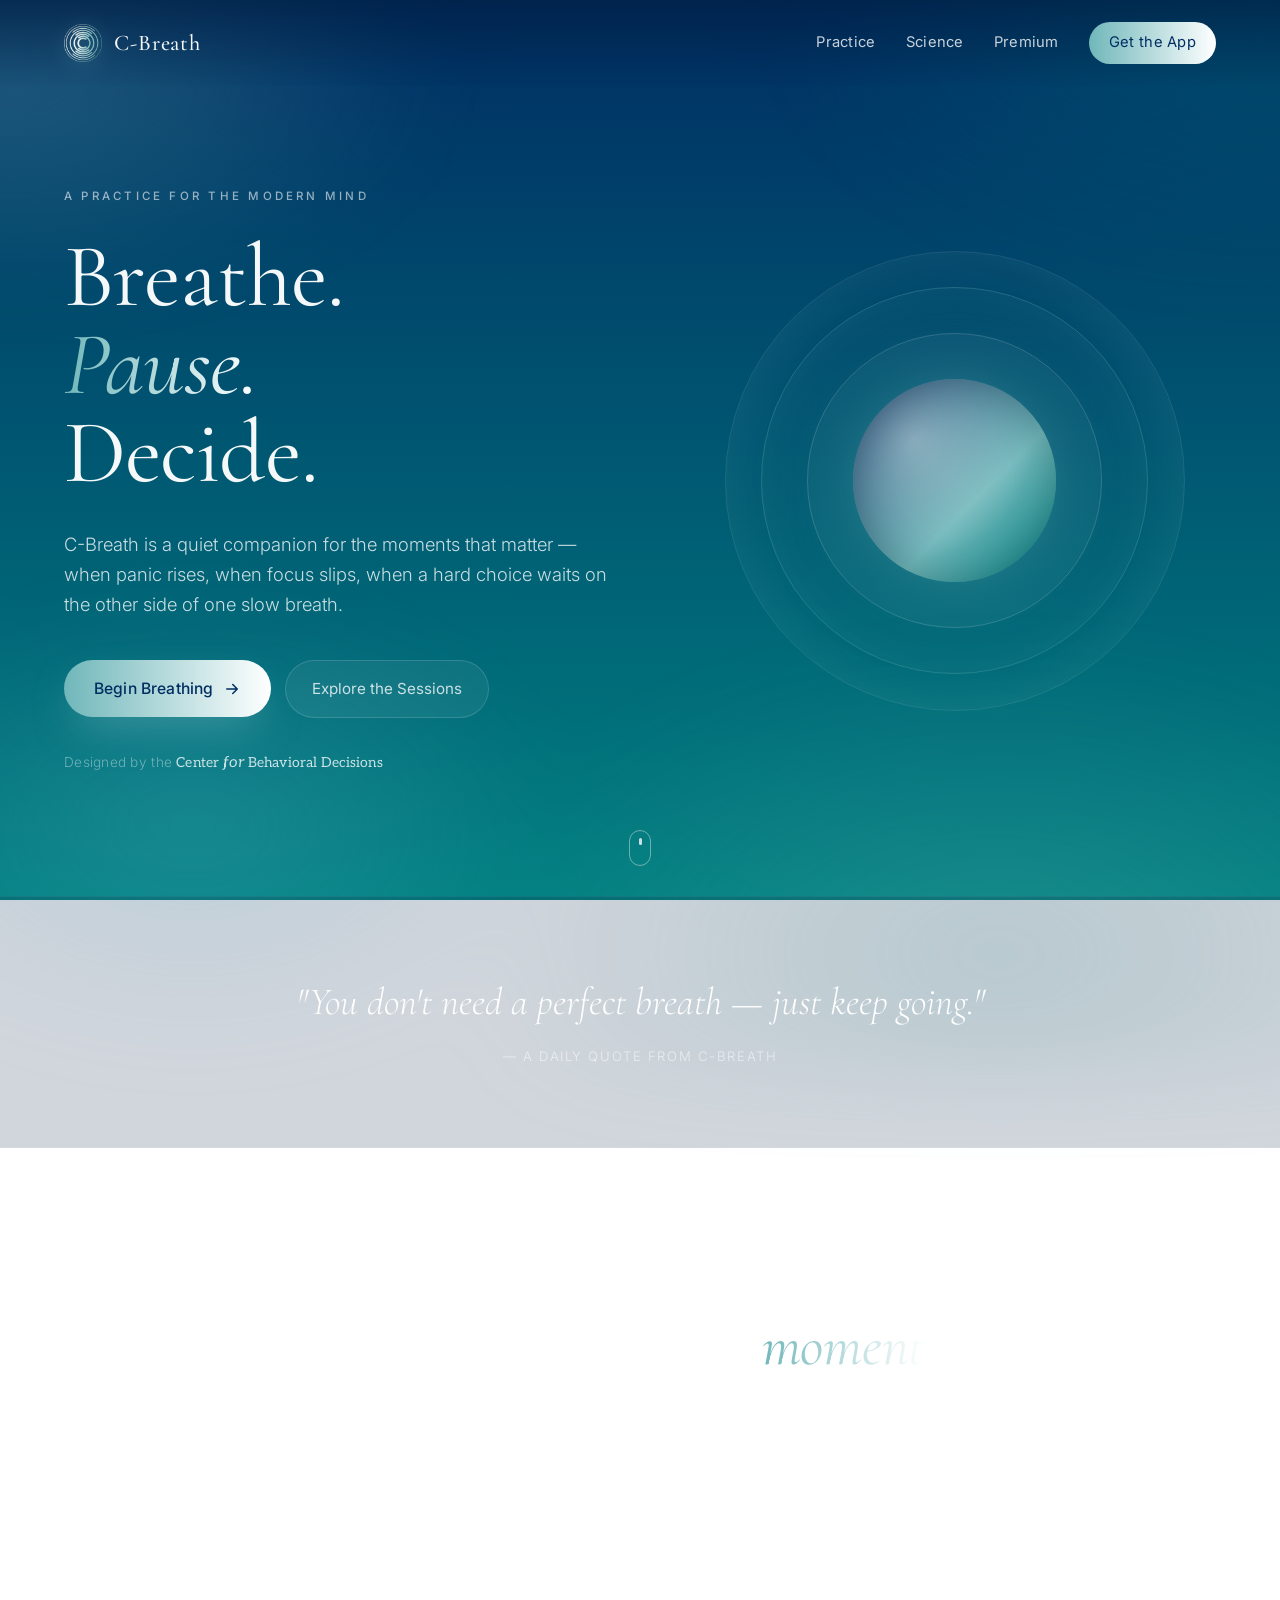
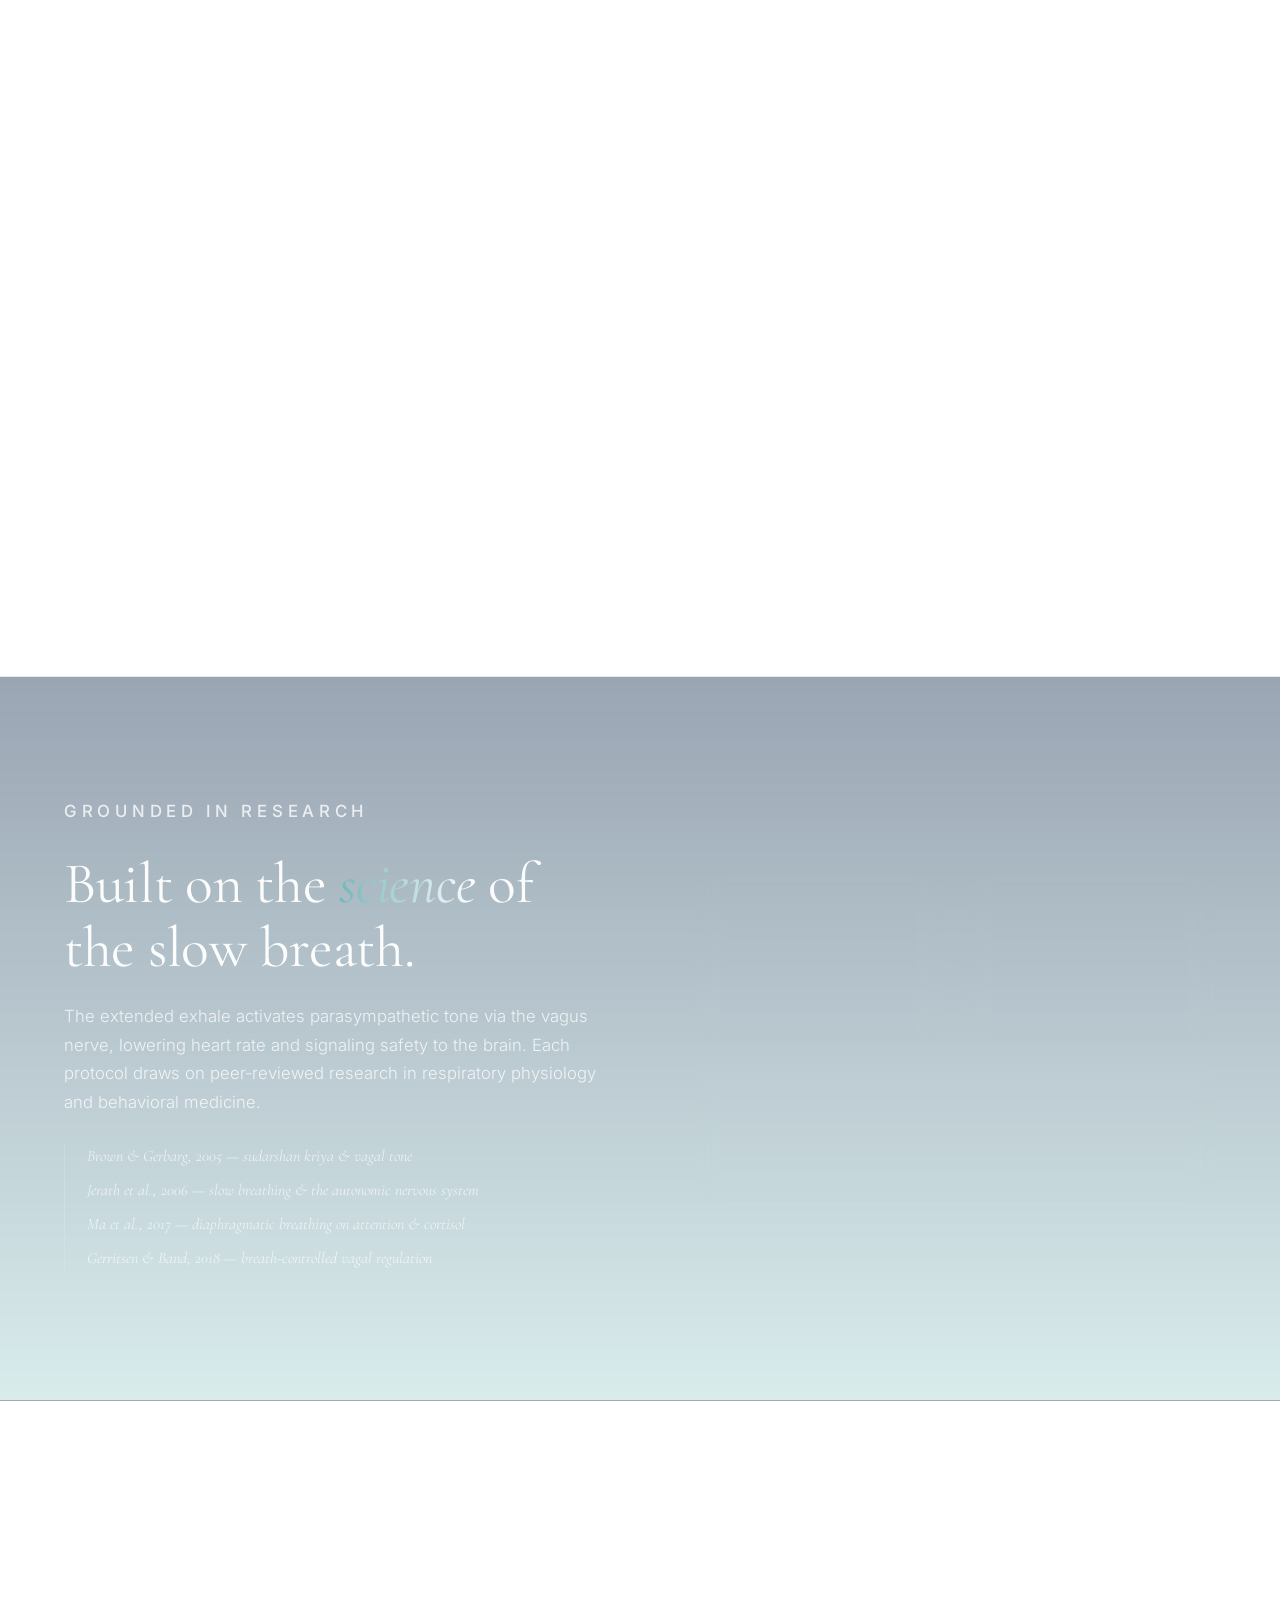
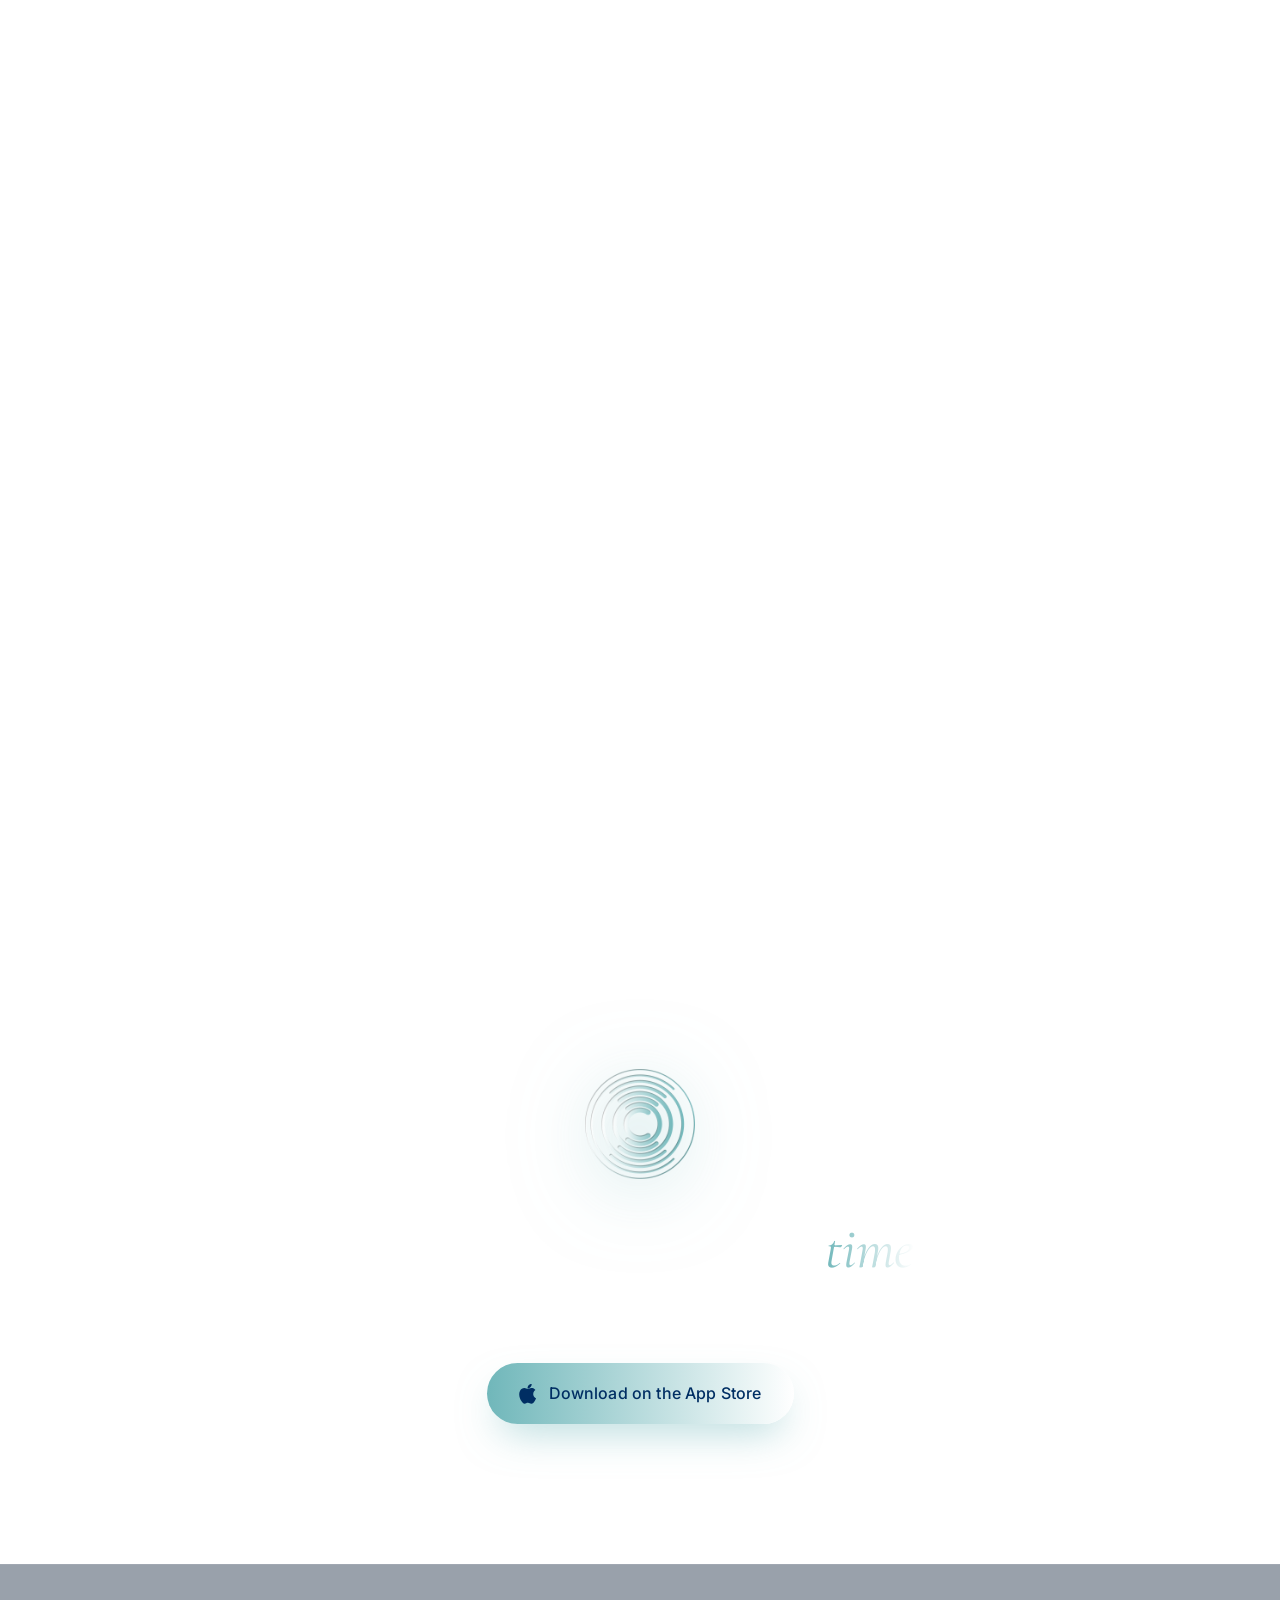
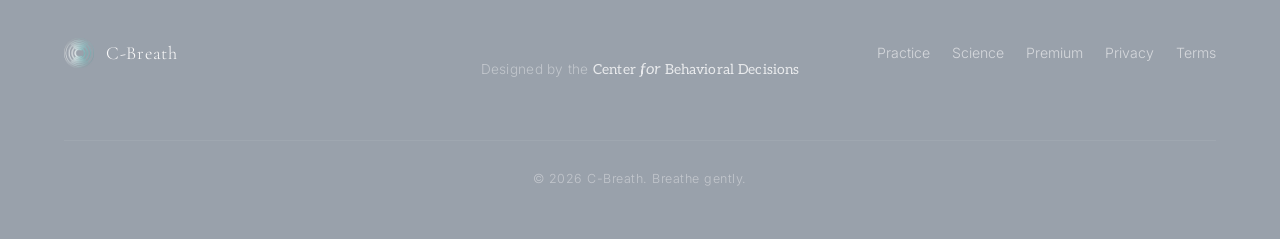
==== commit 9d58138a: "Update index.html" ====
--- a/index.html
+++ b/index.html
@@ -242,7 +242,7 @@
                 <img src="cbicon.png" alt="" class="footer-mark">
                 <p>C-Breath</p>
             </div>
-            <p class="footer-credit">
+            <p class="hero-footnote">
                 Designed by the <span class="cbd-credit">Center <em>for</em> Behavioral Decisions</span>
             </p>
             <nav class="footer-nav" aria-label="Footer">
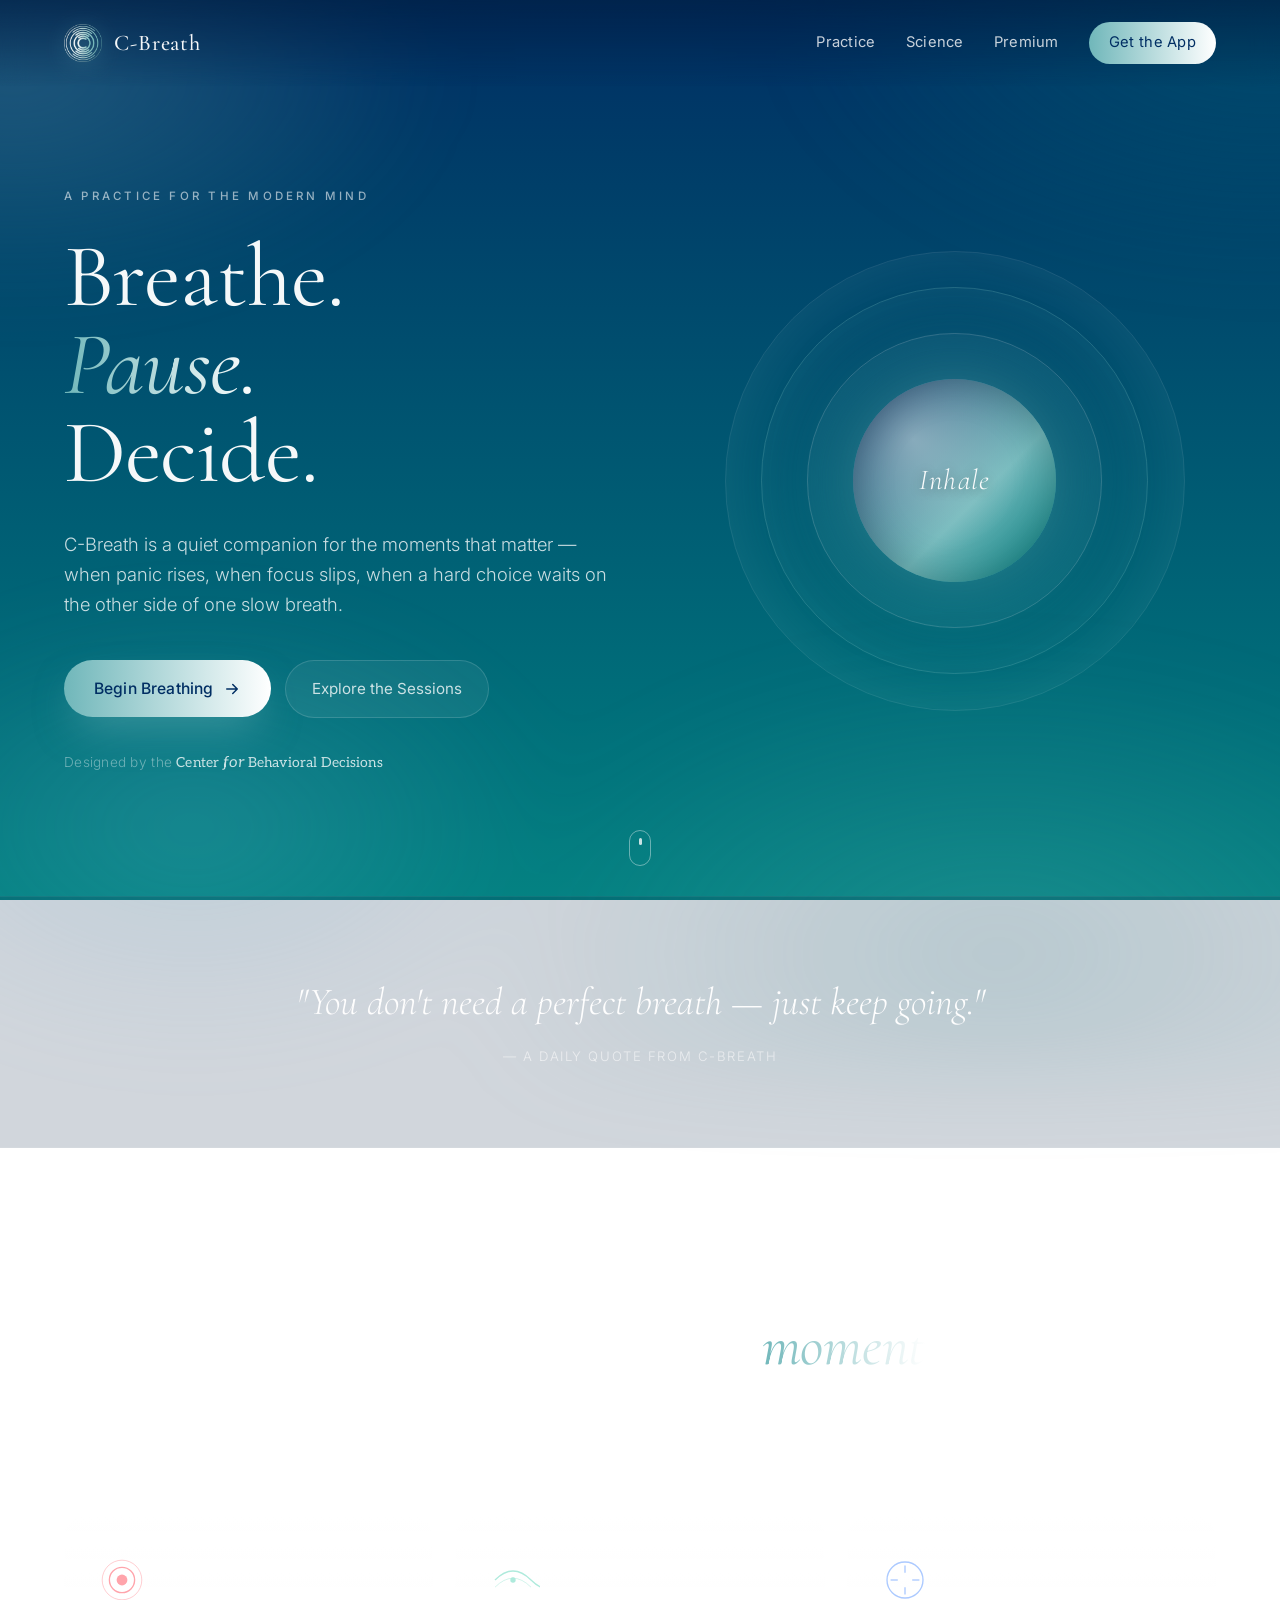
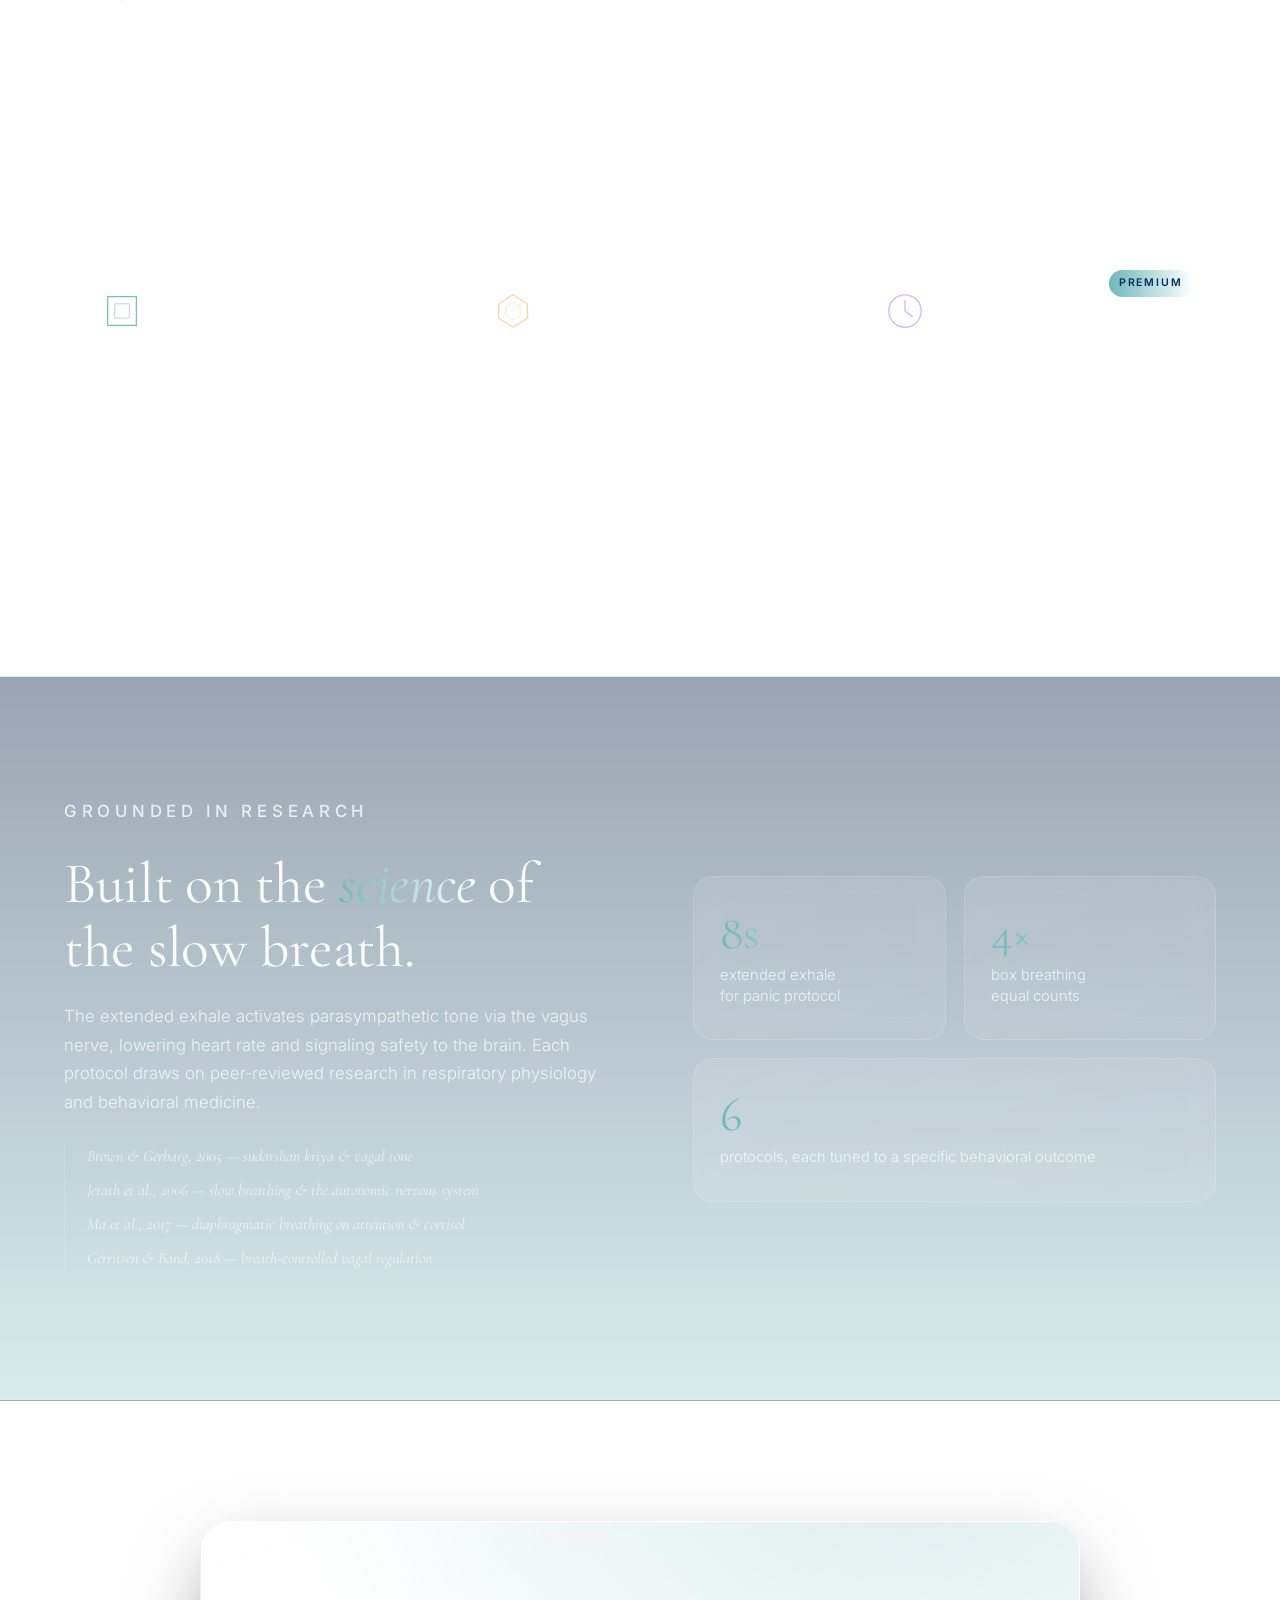
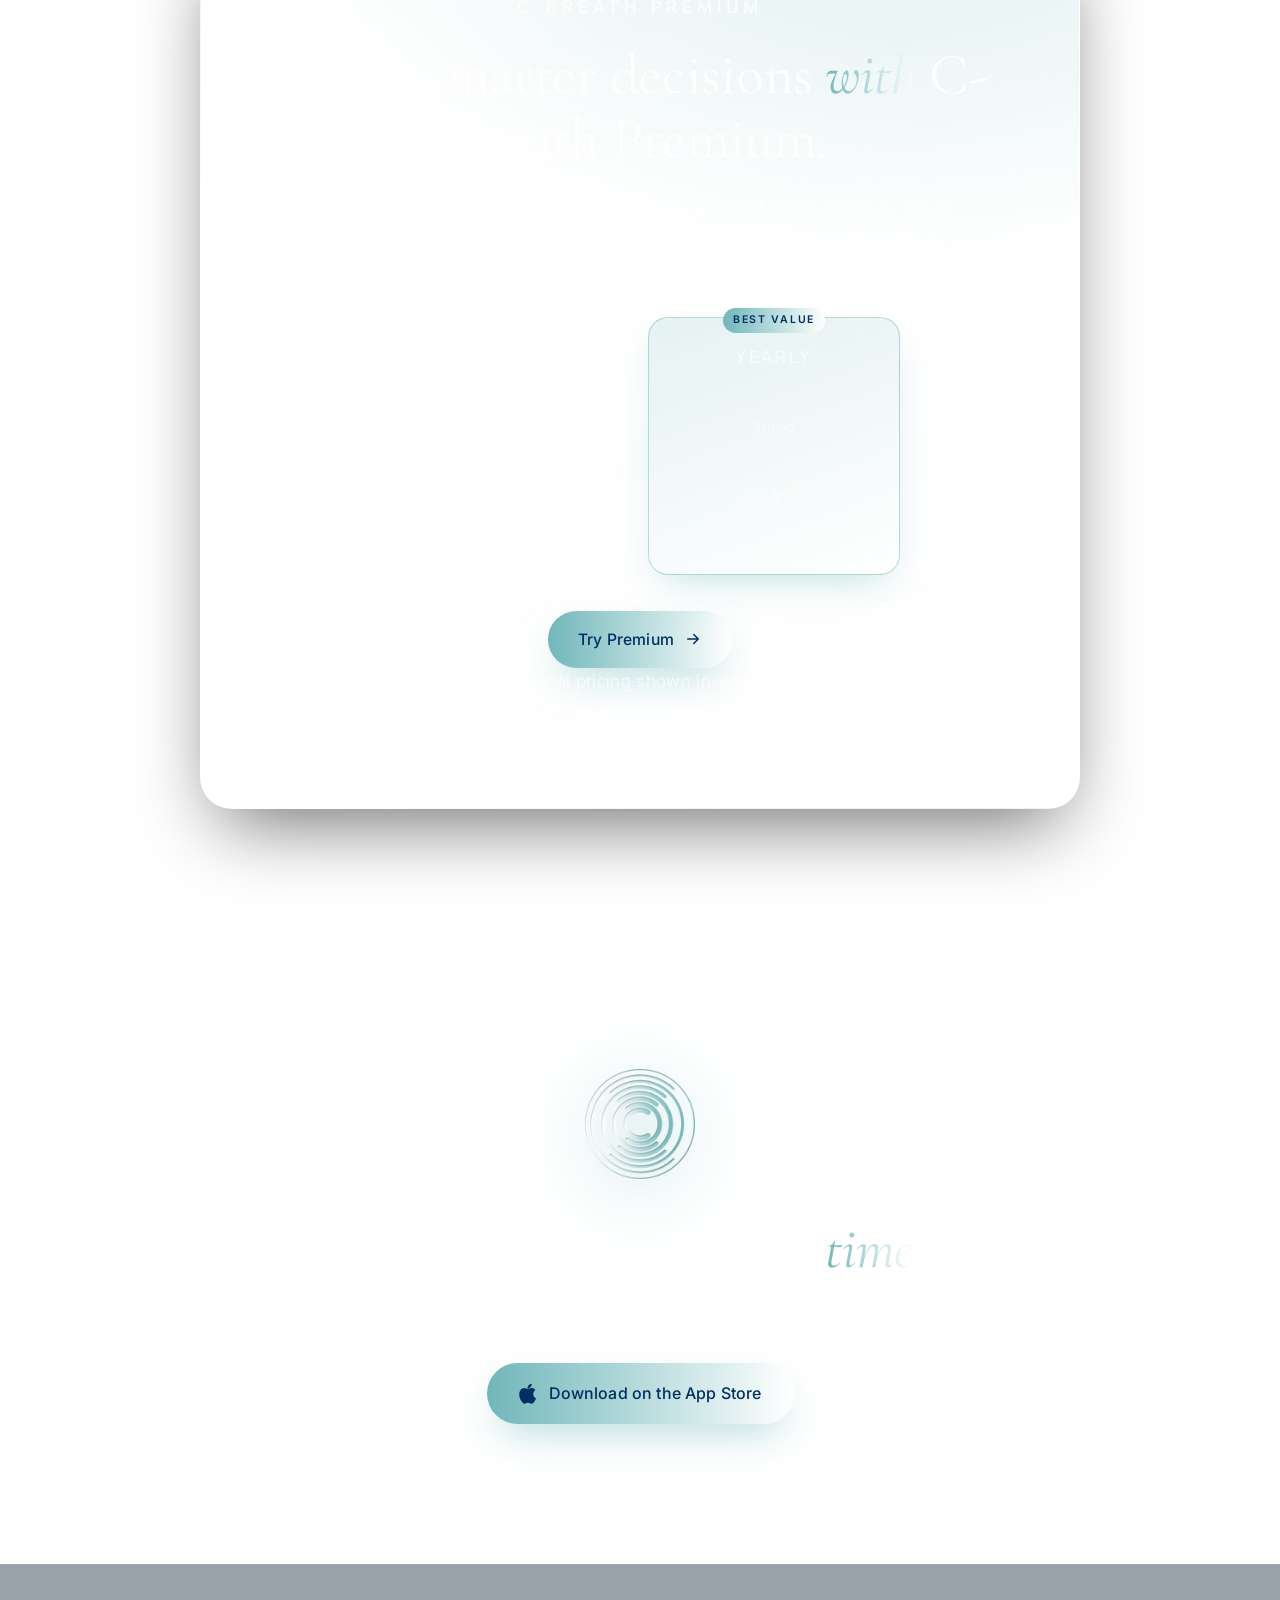
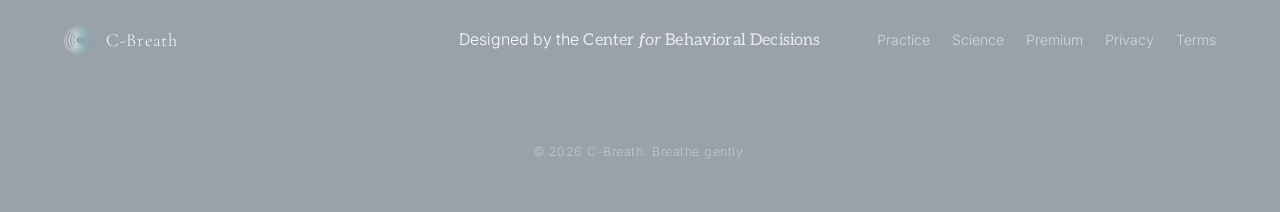
==== commit 6de1456f: "Update index.html" ====
--- a/index.html
+++ b/index.html
@@ -242,7 +242,7 @@
                 <img src="cbicon.png" alt="" class="footer-mark">
                 <p>C-Breath</p>
             </div>
-            <p class="hero-footnote">
+            <p>
                 Designed by the <span class="cbd-credit">Center <em>for</em> Behavioral Decisions</span>
             </p>
             <nav class="footer-nav" aria-label="Footer">
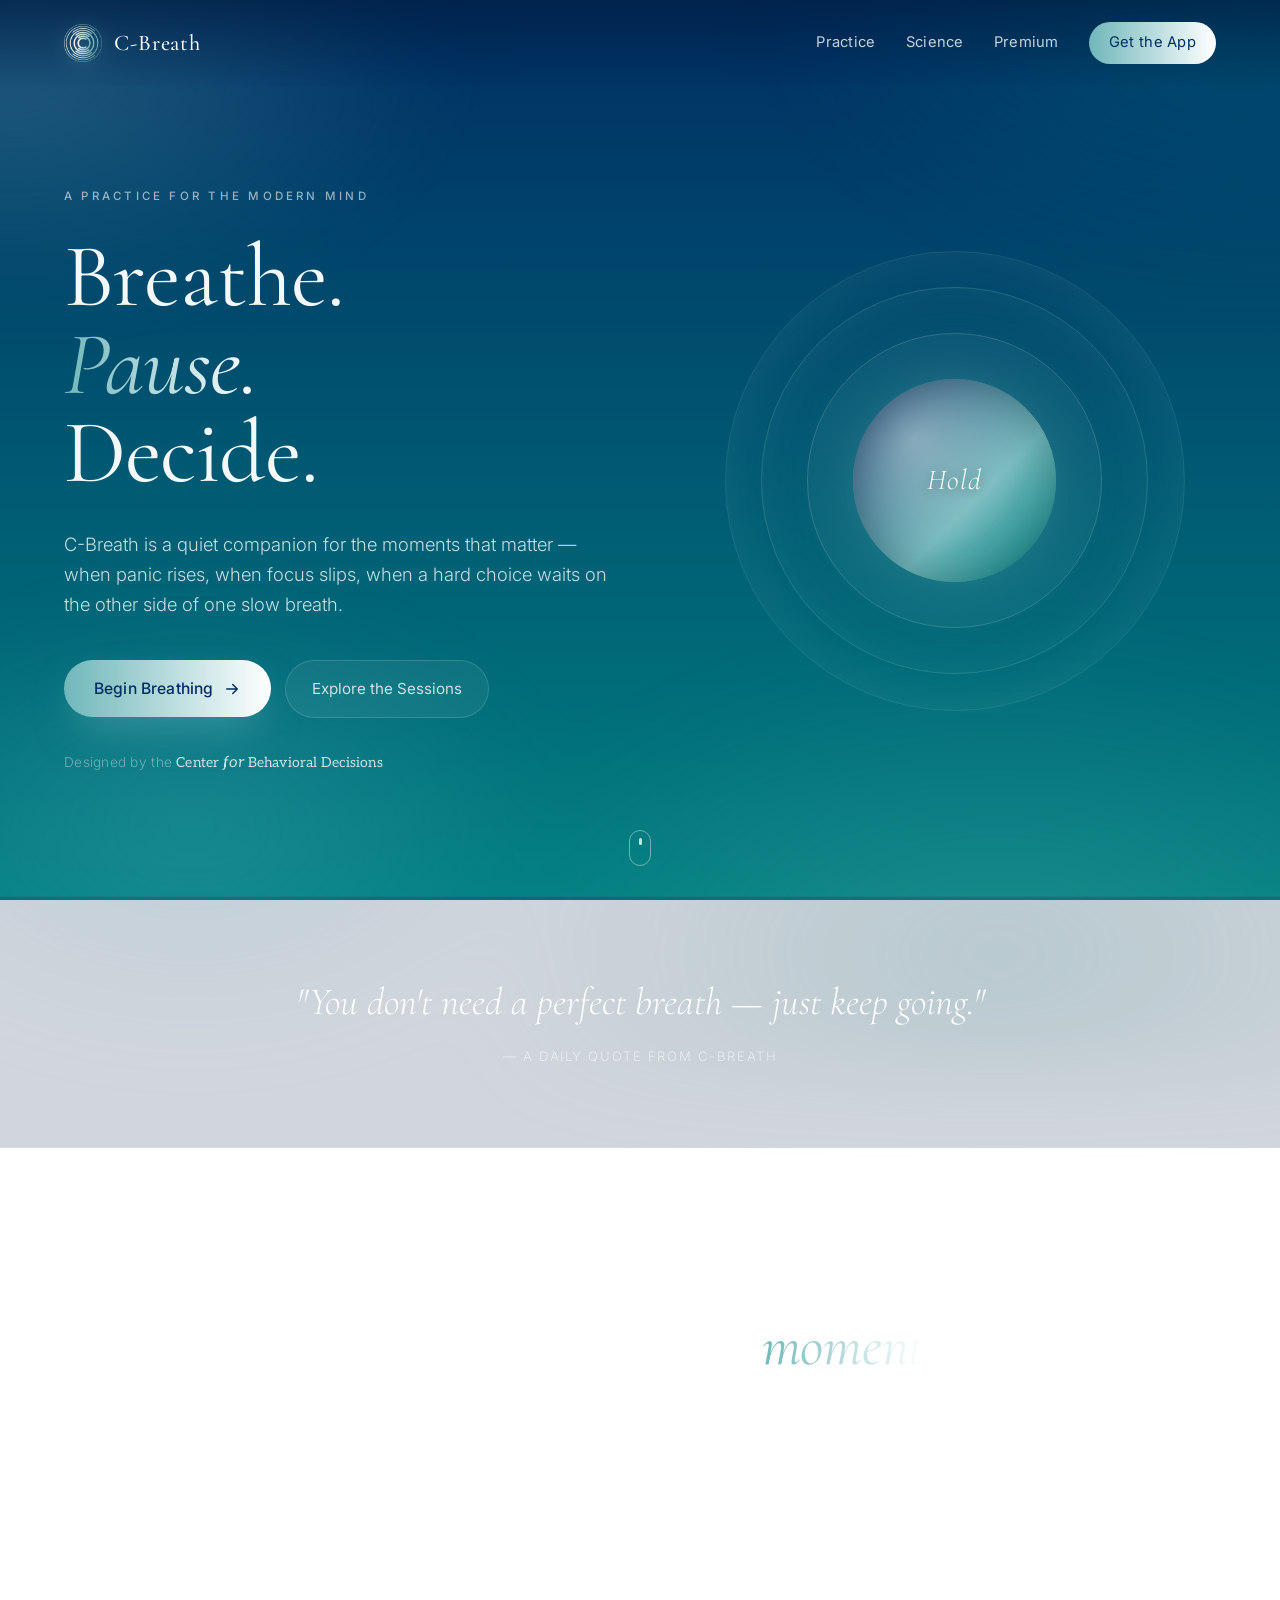
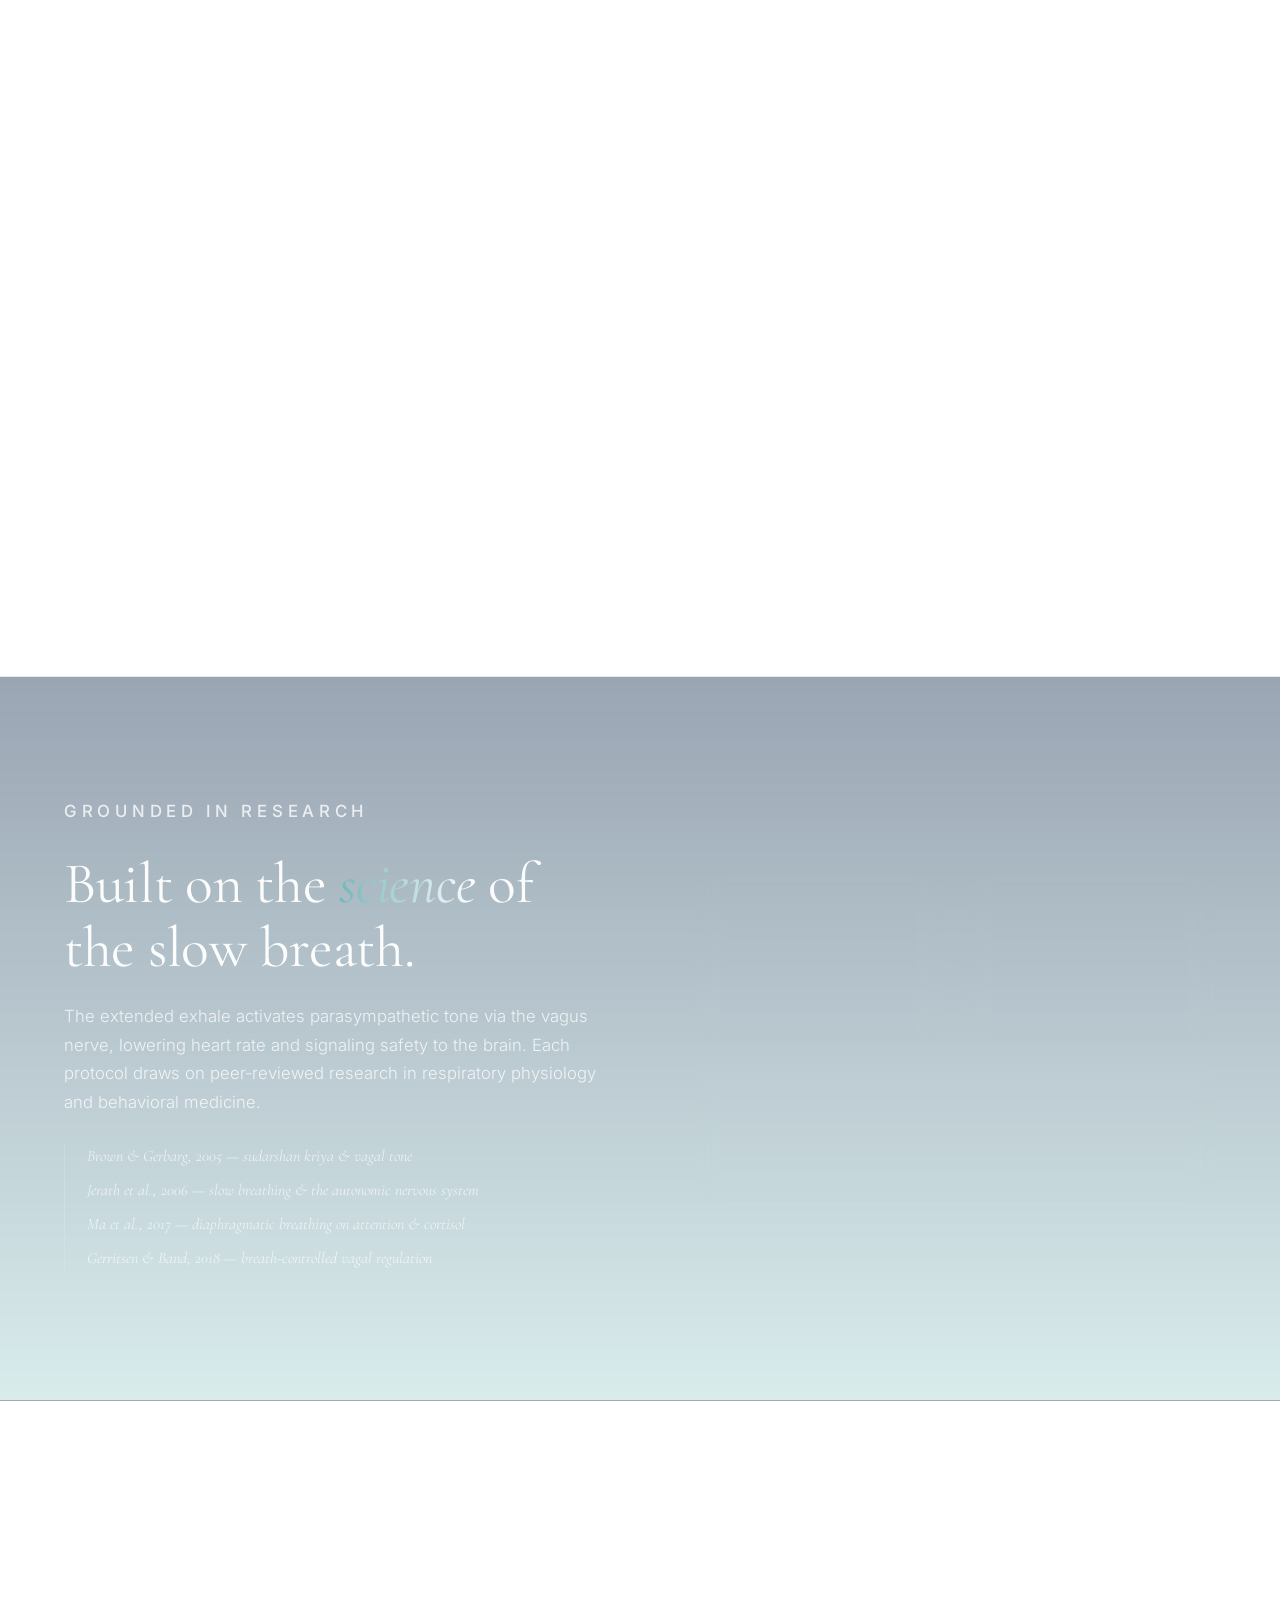
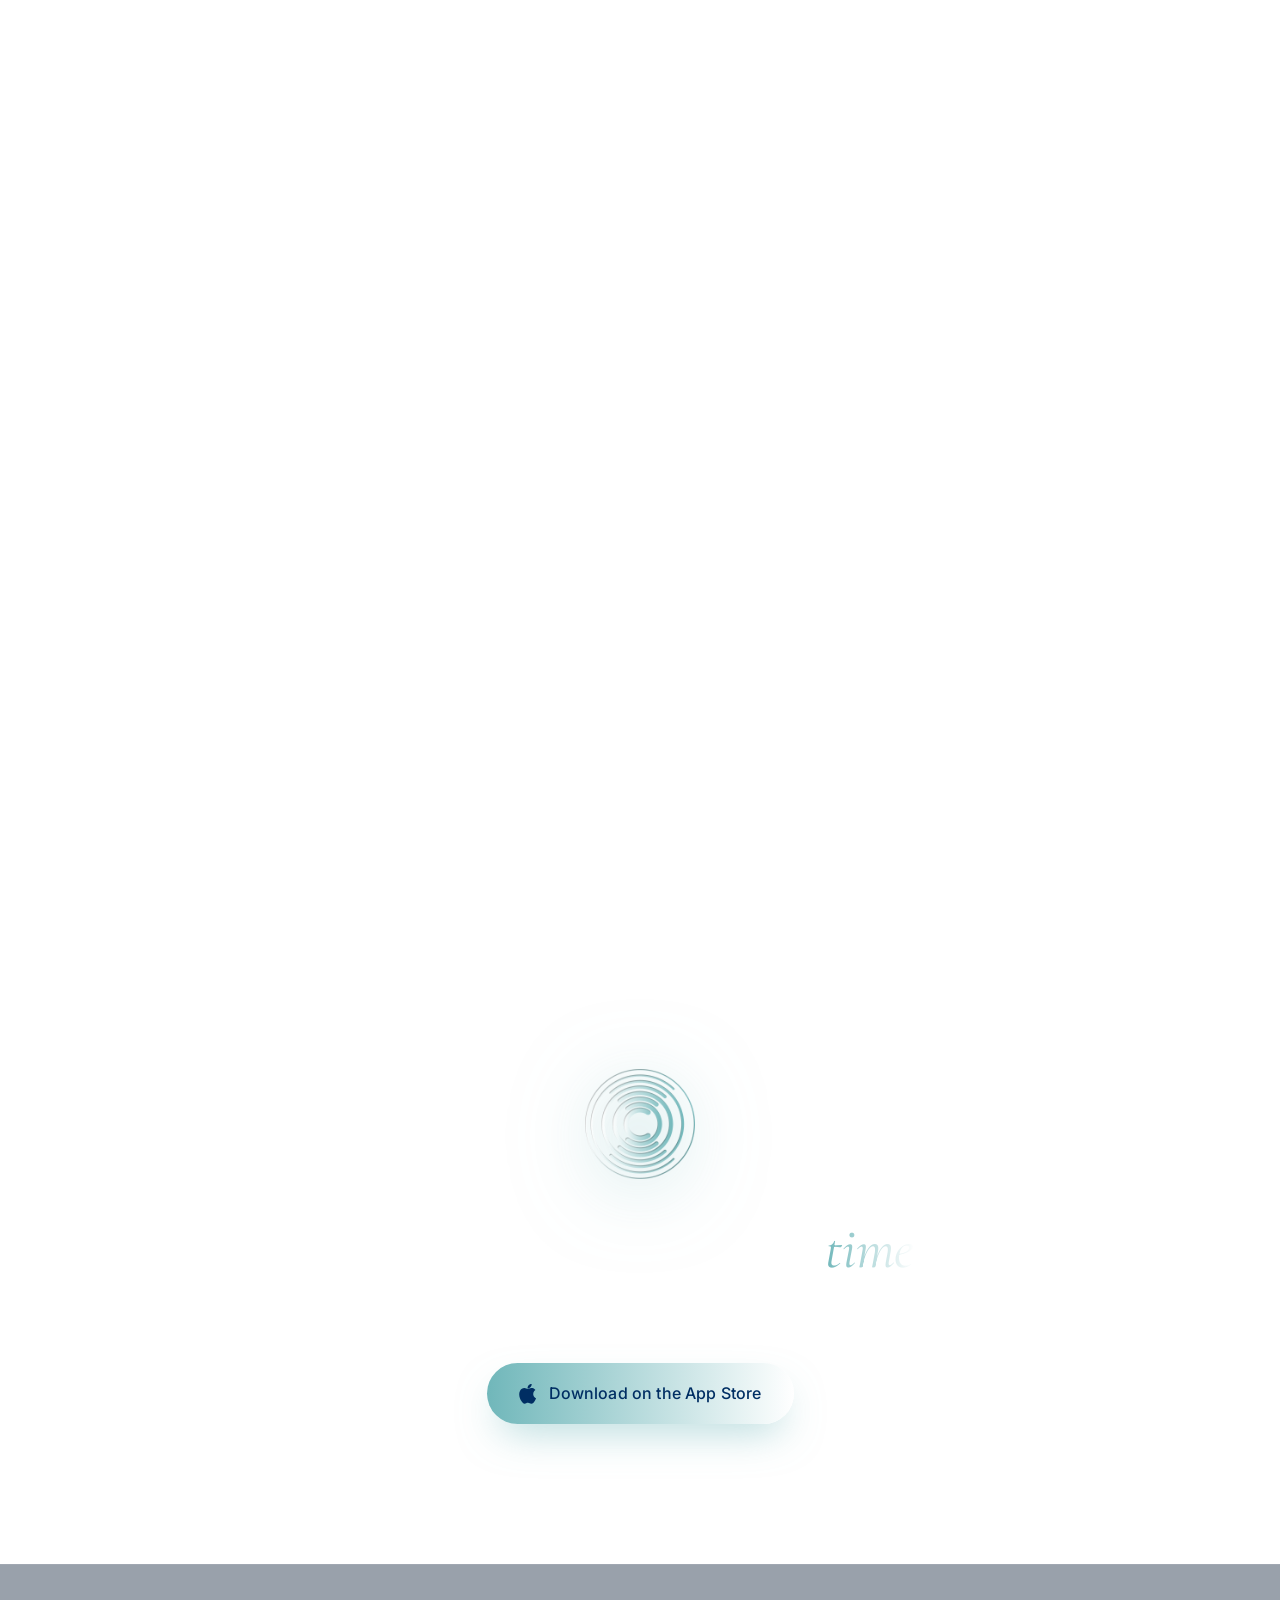
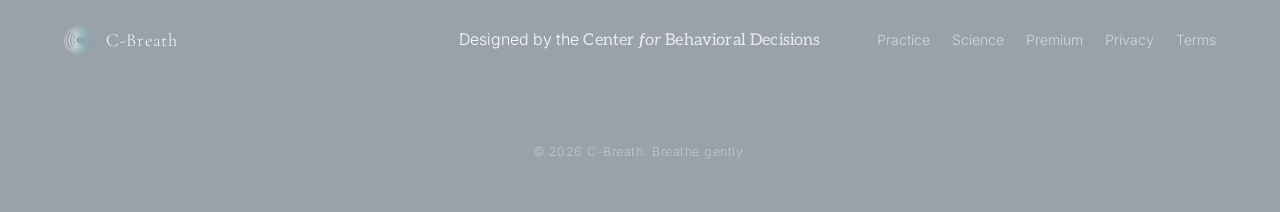
==== commit a8645f83: "Update index.html" ====
--- a/index.html
+++ b/index.html
@@ -244,7 +244,7 @@
             </div>
             <p>
                 Designed by the <span class="cbd-credit">Center <em>for</em> Behavioral Decisions</span>
-            </p>
+            </p class="hero-footnote">
             <nav class="footer-nav" aria-label="Footer">
                 <a href="#practice">Practice</a>
                 <a href="#science">Science</a>
